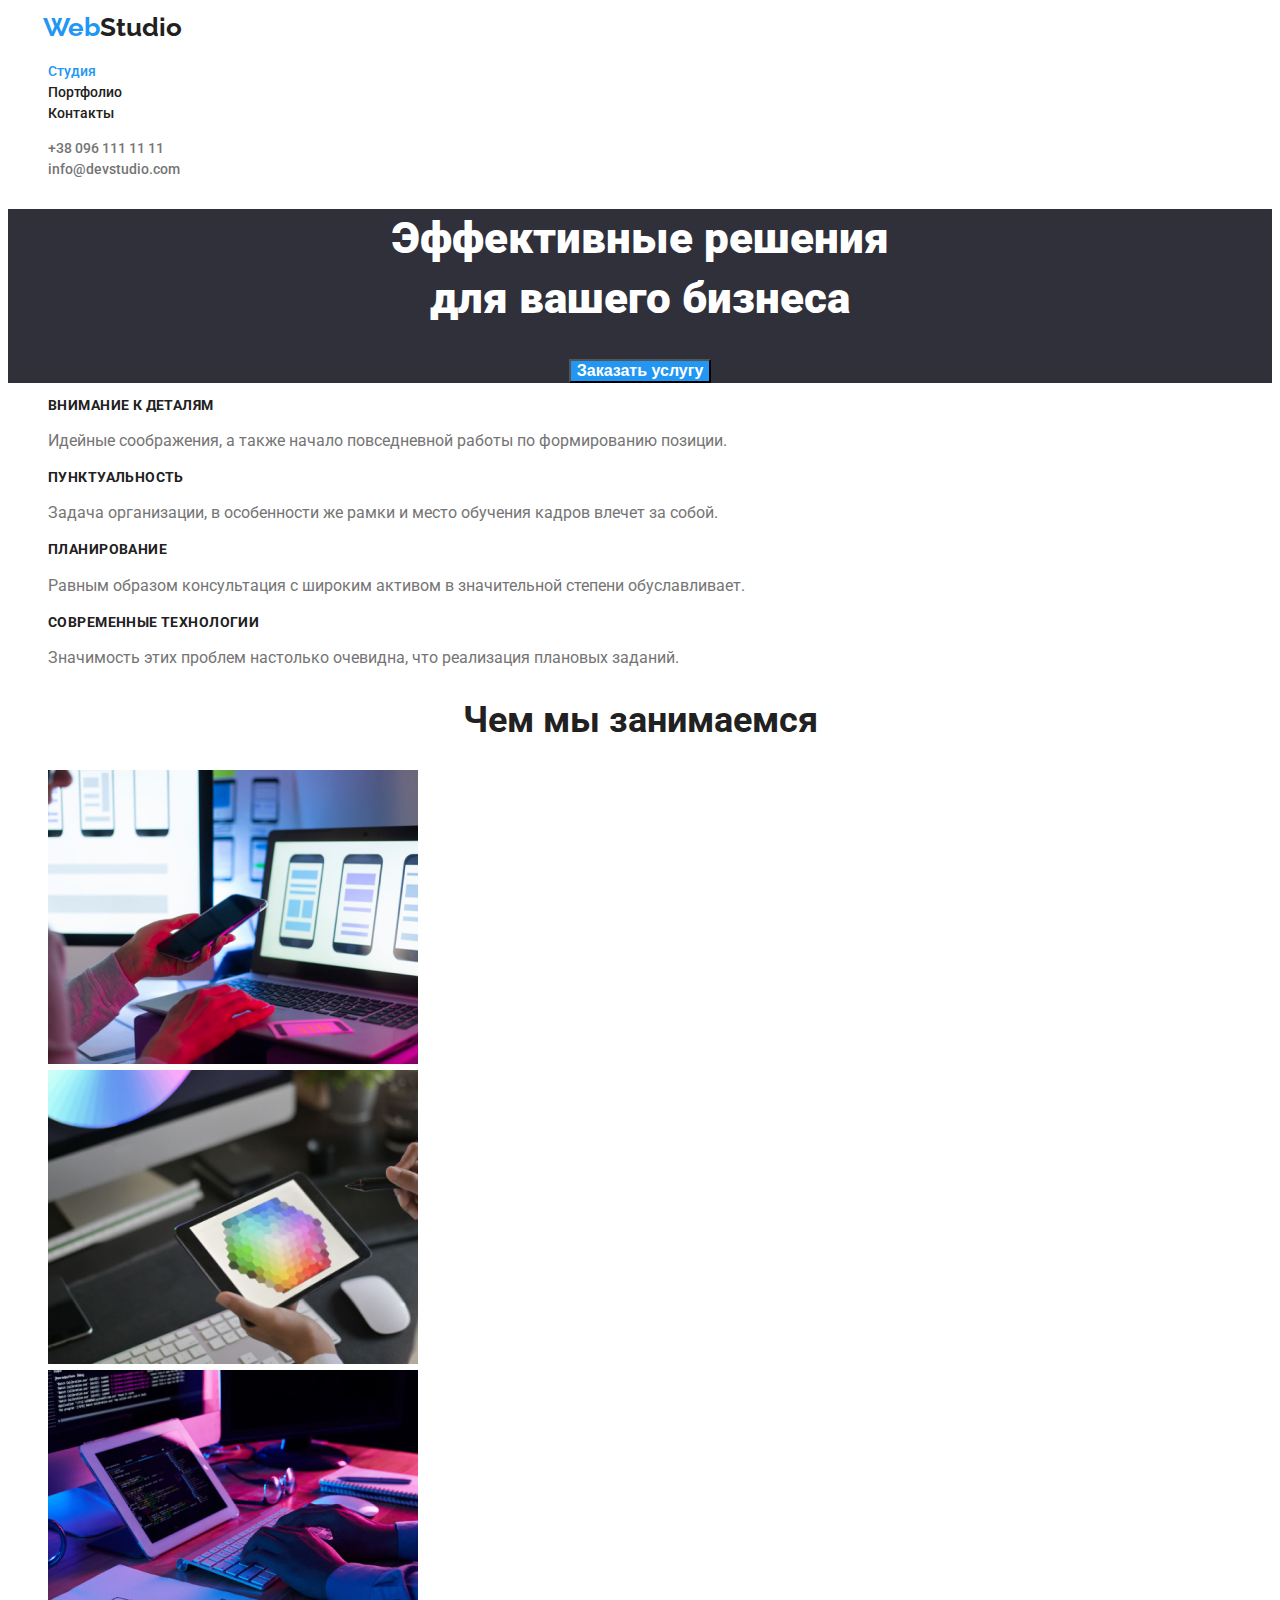
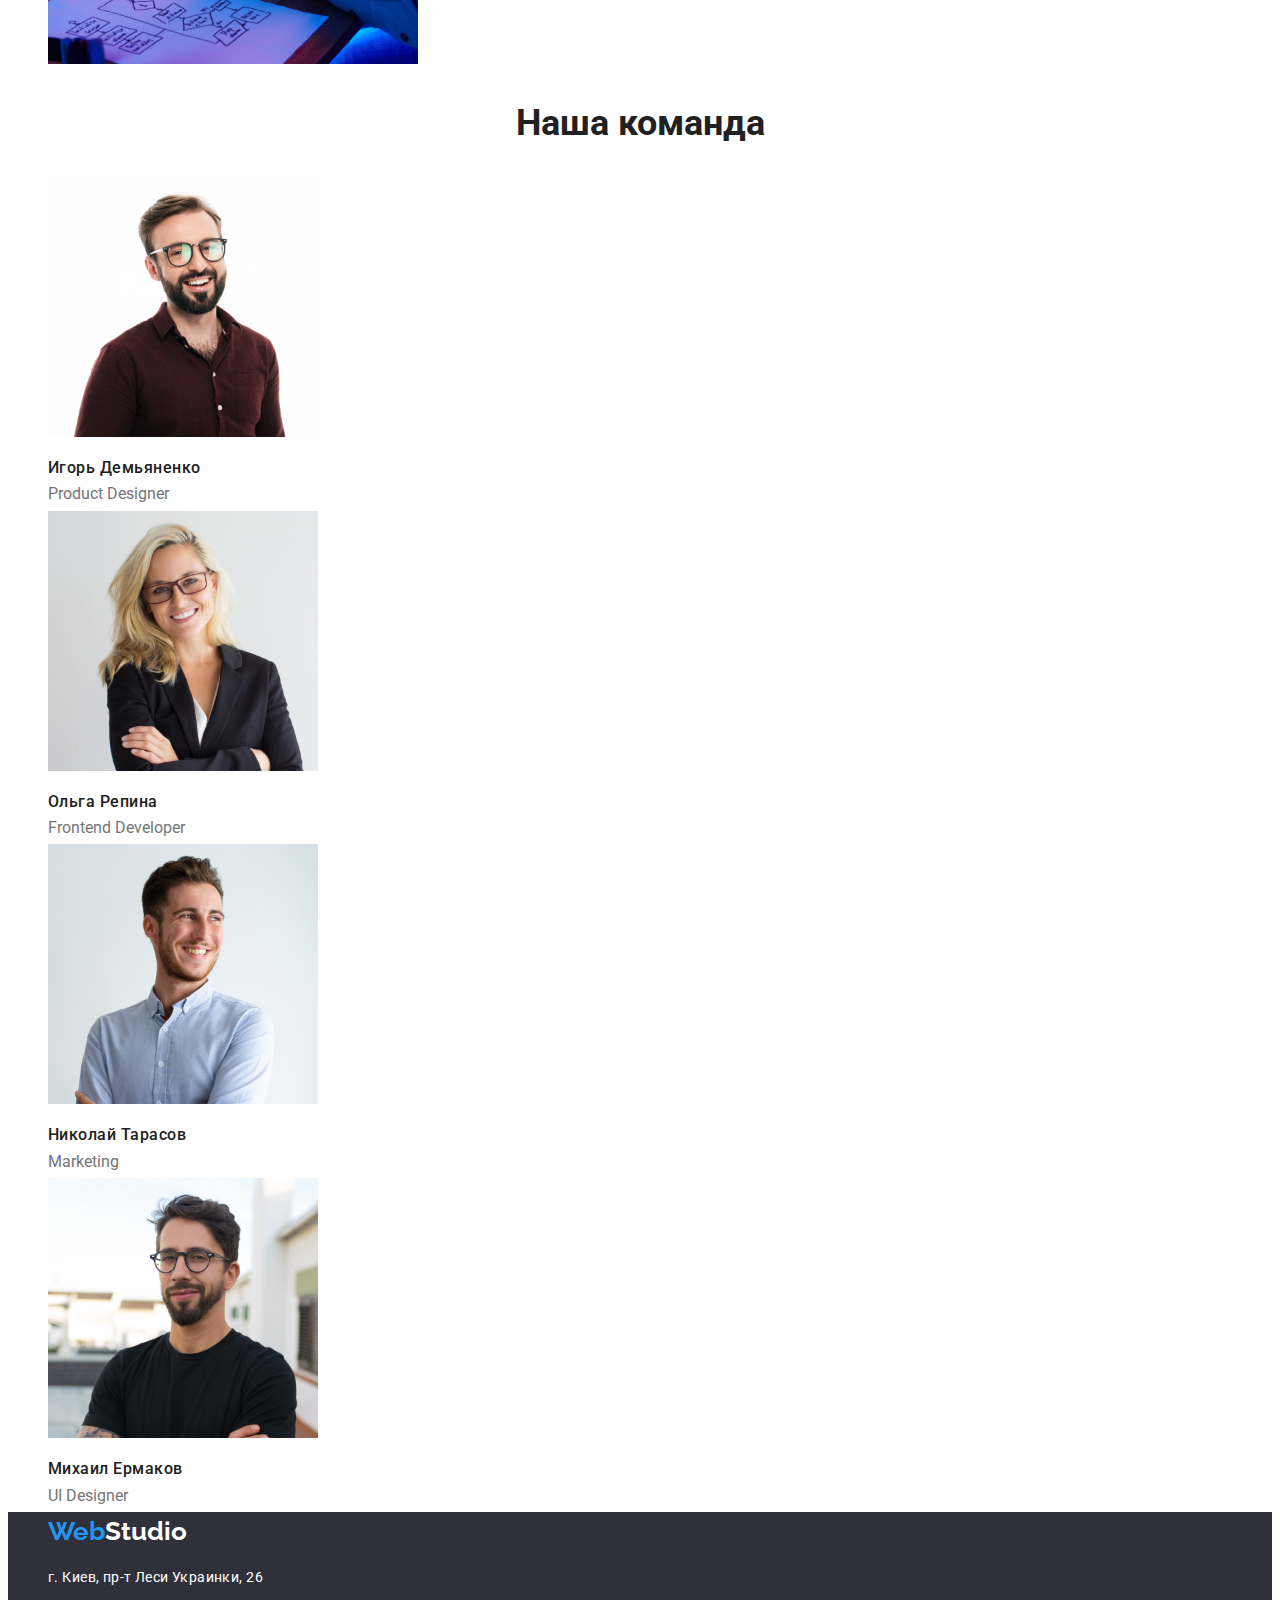
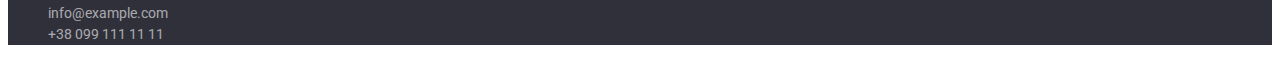
==== index.html @ 00f4ee5a "исправленно" ====
<!DOCTYPE html>
<html lang="ru">

<head>
    <meta charset="UTF-8">
    <meta http-equiv="X-UA-Compatible" content="IE=edge">
    <meta name="viewport" content="width=device-width, initial-scale=1.0">
    <title>Студия</title>
    <link href="css/style.css" rel="stylesheet">
    <link
        href="https://fonts.googleapis.com/css2?family=Raleway:wght@700&family=Roboto:wght@400;500;700;900&display=swap"
        rel="stylesheet">
</head>

<body>
    <!--шапка сайта-->
    <header class="header">
        <nav class="header-navigatsiya">
            <a href="index.html" class="emblema"><span class="web">Web</span>Studio</a>
            <ul class="list">
                <li><a href="index.html" class="link1">Студия</a></li>
                <li><a href="portfolio.html" class="link">Портфолио</a></li>
                <li><a href="" class="link">Контакты</a></li>
            </ul>
        </nav>
        <ul class="list">
            <li><a href="tel:+380961111111" class="contacts">+38 096 111 11 11</a></li>
            <li><a href="mailto:info@devstudio.com" class="contacts">info@devstudio.com</a></li>
        </ul>

    </header>
    <main>
        <!--hero-->
        <section class="hero">
            <h1 class="hero-text">Эффективные решения <br>для вашего бизнеса</h1>
            <button type="button" class="hero-button">Заказать услугу</button>
        </section>
        <section>
            <ul class="list">
                <li>
                    <h3 class="heading">Внимание к деталям</h3>
                    <p class="paragraph">Идейные соображения, а также начало повседневной работы по формированию
                        позиции.</p>
                </li>
                <li>
                    <h3 class="heading">Пунктуальность</h3>
                    <p class="paragraph">Задача организации, в особенности же рамки и место обучения кадров влечет за
                        собой.</p>
                </li>
                <li>
                    <h3 class="heading">Планирование</h3>
                    <p class="paragraph">Равным образом консультация с широким активом в значительной степени
                        обуславливает.</p>
                </li>
                <li>
                    <h3 class="heading">Современные технологии</h3>
                    <p class="paragraph">Значимость этих проблем настолько очевидна, что реализация плановых заданий.
                    </p>
                </li>
            </ul>
        </section>
        <!--чем мы занимаемся-->
        <section>
            <h2 class="Benefits">Чем мы занимаемся</h2>
            <ul class="list">
                <li><img src="images/box2.jpg" alt="подбор для всех девайсов" width="370"></li>
                <li><img src='images/box3.jpg' alt="подбор цветов" width="370"></li>
                <li><img src='images/img.jpg' alt="разработка сайтов" width="370"></li>
            </ul>
        </section>
        <section>
            <h2 class="team">Наша команда</h2>
            <ul class="list">
                <li><img src="images/1.jpg" alt="Игорь Демьяненко" width="270">
                    <h3 class="our-team">Игорь Демьяненко</h3>
                    <p class="position">Product Designer</p>
                </li>
                <li><img src="images/4.jpg" alt="Ольга Репина" width="270">
                    <h3 class="our-team">Ольга Репина</h3>
                    <p class="position">Frontend Developer</p>
                </li>
                <li><img src="images/3.jpg" alt="Николай Tарасов" width="270">
                    <h3 class="our-team">Николай Тарасов</h3>
                    <p class="position">Marketing</p>
                </li>
                <li><img src="images/2.jpg" alt="Михаил Ермаков" width="270">
                    <h3 class="our-team">Михаил Ермаков</h3>
                    <p class="position">UI Designer</p>
                </li>
            </ul>
        </section>
    </main>
    <!--подвал-->
    <footer class="basment">
        <a href="index.html" class="emblema-basment"><span class="web-basment">Web</span>Studio</a>
        <address class="letter">
            <ul class="list-basment">
                <li>
                    <p class="street">г. Киев, пр-т Леси Украинки, 26</p>
                </li>
                <li><a href="mailto:info@example.com" class="contacts-basment">info@example.com</a></li>
                <li><a href="tel:+380991111111" class="contacts-basment">+38 099 111 11 11</a></li>
            </ul>
        </address>
    </footer>
</body>

</html>
---- css/style.css ----
:root
{
    --maincolor: rgba(33,33,33);
    --bluecolor: rgba(33, 150, 243, 1);
    --silvercolor: rgba(117, 117, 117);
    --rockcolor: rgb(47, 48, 58);
    --whitecolor: rgba(245,244,250);
    --whitetext: rgba(255, 255, 255, 1);
    --whitesix: rgba(255, 255, 255, 0.6)
}
body
{
    font-family: 'Roboto', sans-serif;
    color: var(--maincolor);
    font-size: 14px;
    line-height:1.5;
    font-weight: 500;
}
.link
{
    color:var(--maincolor);
    text-decoration: none;
}

.link:hover,.link:focus
{
 color: var(--bluecolor);
}
.link1,.link1:focus
{
    color: var(--bluecolor);
 text-decoration: none;
}
.list
{
    list-style-type: none;
}
.list-basment
{
    list-style-type: none;
}
.hero-text
{
    color: var(--whitetext);
    font-size: 44px;
    line-height: 1.36;
    font-weight: 900;
}
.hero
{
    background-color: var(--rockcolor);
    text-align: center;
}
.hero-button
{
    background-color: var(--bluecolor);
    color: var(--whitetext);
    font-size: 16px;
    cursor:pointer;
    font-weight: 700;
}
.Benefits
{
    text-align: center;
    font-size: 36px;
    font-weight: 700;
    line-height: 1.12;
}
.team
{
    text-align: center;
    font-size: 36px;
    font-weight: 700;
    line-height: 1.3;
}

.menu-button
{
    line-height:1.625;
    cursor:pointer;
    background-color: var(--whitecolor);
    border: 0cm; 
    border-radius:4px;
    font-family: 'Roboto', sans-serif;
    font-weight: 500;
    font-size: 16px;
    line-height:1.5;
    height: 38px;
}
.menu-button:hover,.menu-button:focus
{
    cursor:pointer;
    background-color: var(--bluecolor);
    color :var(--whitecolor);
    border: 0cm; 
    
}
.menu
{
    
    text-align: center;
    list-style-type: none;

}   

.button
{
    font-size: 16px;
}
.paragraph
{
    line-height:1.7;
}
.portfolio
{
    line-height: 2;
}
.emblema
{
    font-weight: 700;
    font-family: 'Raleway';
    text-decoration: none;
    color:var(--maincolor);
    font-size: 26px;
    margin-left: 35px;
}
.emblema:hover
{
    color:var(--maincolor);
}
.web,.web-basment
{
    color:var(--bluecolor);
}

.contacts
{
    color: var(--silvercolor);
    text-decoration: none;
}
.basment
{
    background-color: 	var(--rockcolor);
}
.heading
{
    font-weight: 700;
    font-size: 14px;
    text-transform: uppercase;
    letter-spacing: 0.03em;
    line-height: 1.17;
}
.paragraph
{
    font-weight: 400;
    color:var(--silvercolor);
    font-size: 16px;
    line-height: 24px;
}
.adress
{
    color: var(--whitecolor);

}
.contacts:hover,.contacts:focus
{
    color: var(--bluecolor);
}
.contacts-basment:hover,.contacts-basment:focus
{
    color:var(--bluecolor);
}
.contacts-basment
{
    color: var(--whitesix);
    text-decoration: none;
    font-style: normal;
    font-weight: 400;
}
.emblema-basment
{
    font-weight: bold;
    font-family: 'Raleway';
    text-decoration: none;
    color:var(--whitetext);
    font-size: 26px;
    margin-left:40px;
}
.emblema-basment:hover
{
    color:var(--whitetext);
}

.our-team
{

    font-weight: 500;
    font-size: 16px;
    letter-spacing: 0.03em;
    line-height: 1.17;
}
.letter
{
    font-style: normal;
}
.projects
{
    font-weight: 700;
    font-size: 18px;
    letter-spacing: 0.03em;
    line-height: 1.17;
}
.street
{
    color: var(--whitetext);
    font-size: 14px;
    line-height: 24px;
    letter-spacing: 0.03em;
    font-weight: 400;
}
.position
{
    font-weight: 400;
    color:var(--silvercolor);
    font-size: 16px;
    line-height: 1.17px;
}
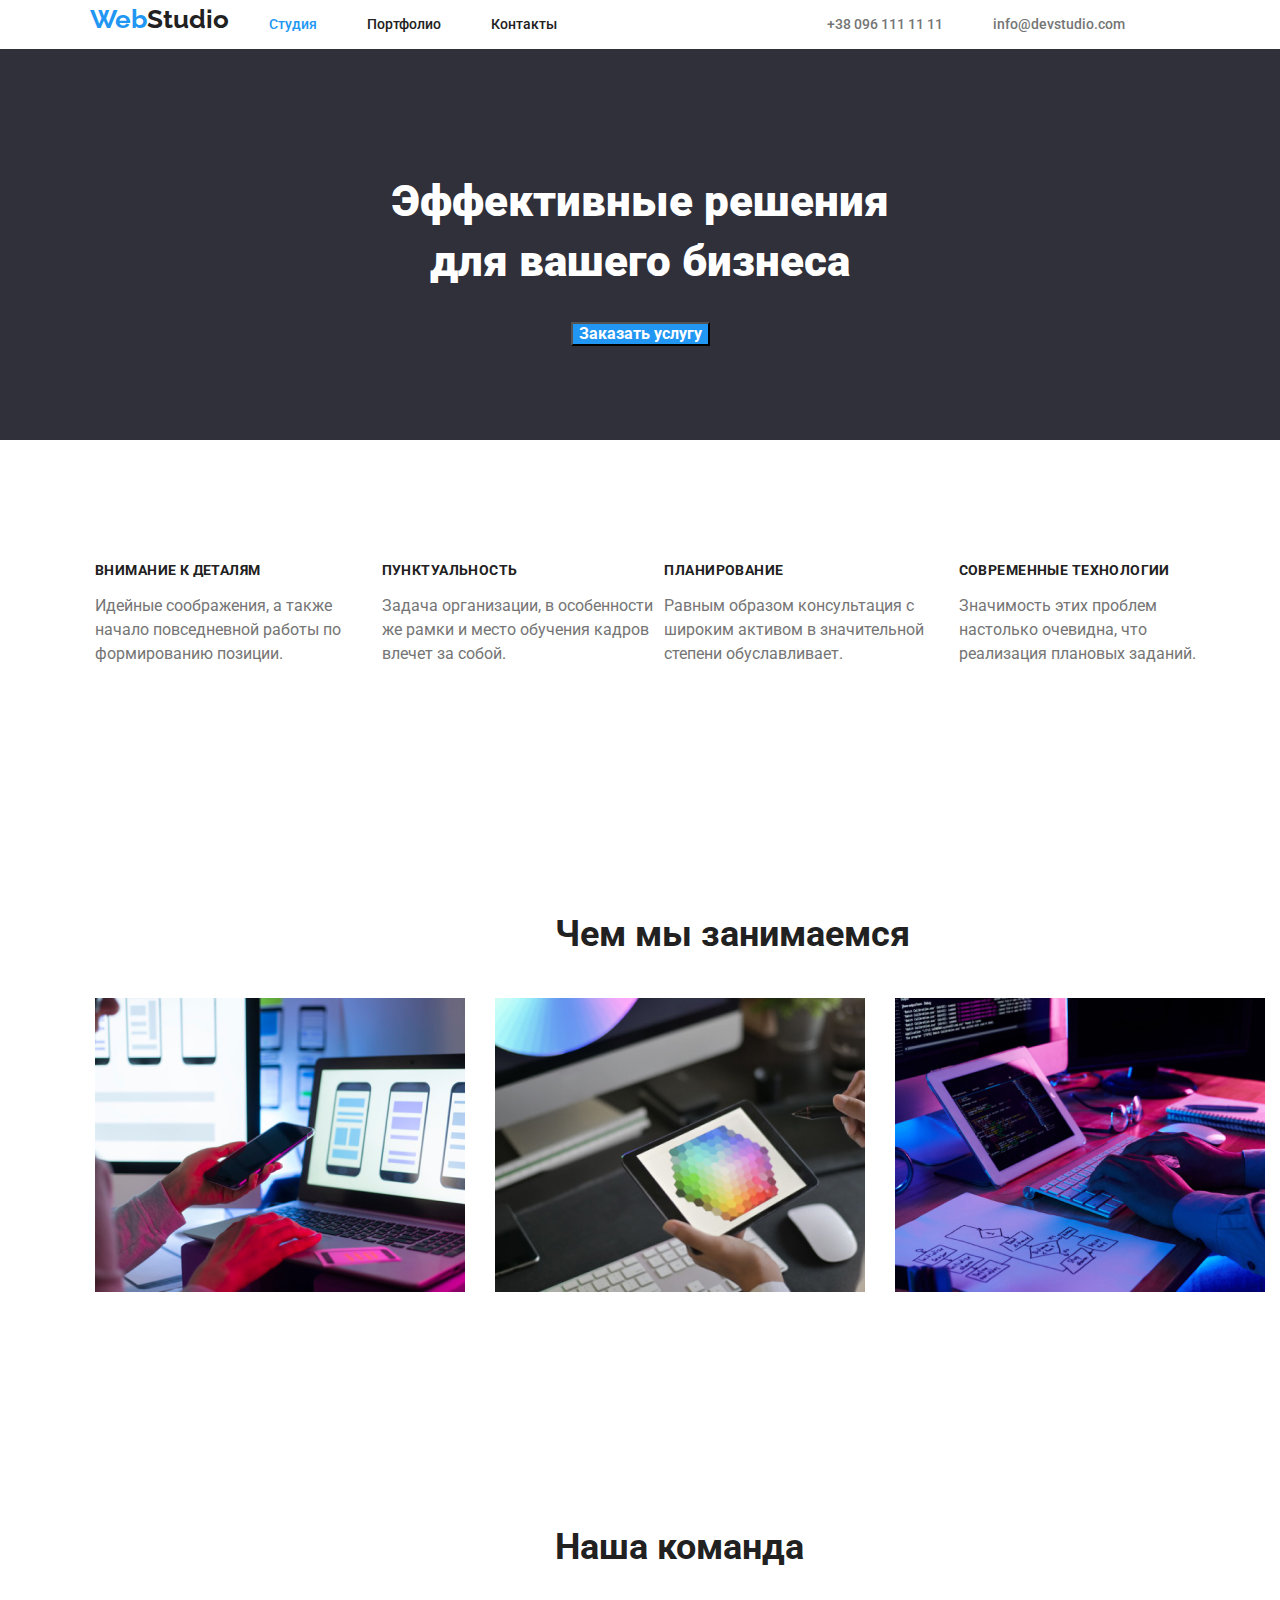
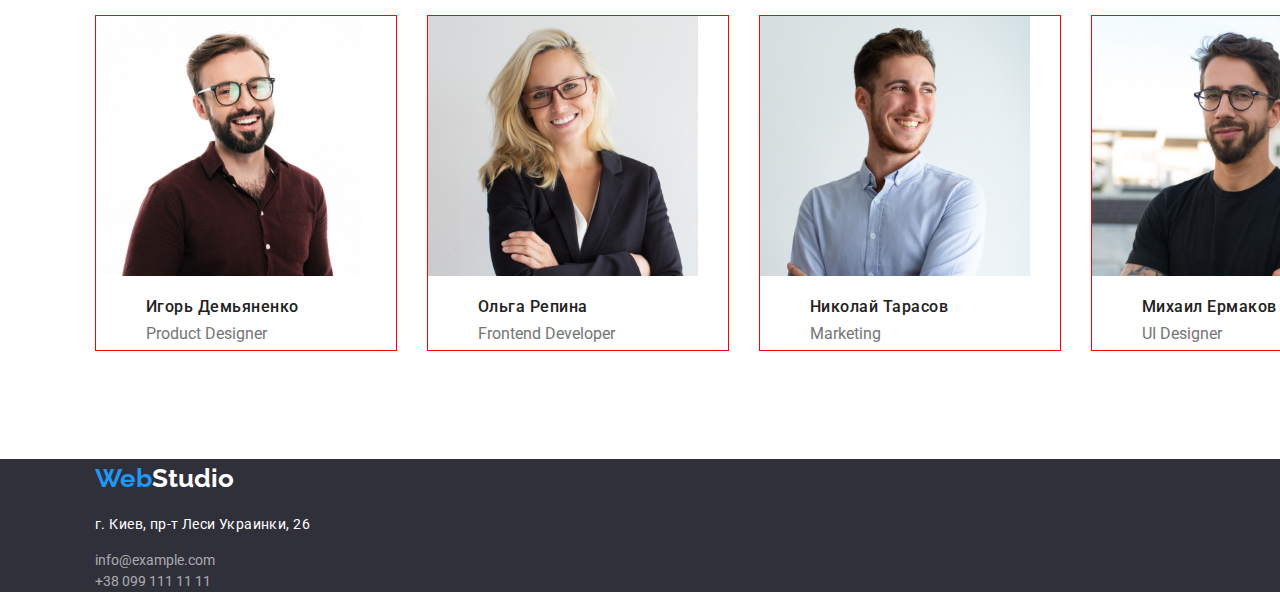
==== commit 26a26247: "добавлен флекс" ====
--- a/index.html
+++ b/index.html
@@ -1,108 +1,163 @@
 <!DOCTYPE html>
 <html lang="ru">
+  <head>
+    <meta charset="UTF-8" />
+    <meta http-equiv="X-UA-Compatible" content="IE=edge" />
+    <meta name="viewport" content="width=device-width, initial-scale=1.0" />
+    <title>Студия</title>
 
-<head>
-    <meta charset="UTF-8">
-    <meta http-equiv="X-UA-Compatible" content="IE=edge">
-    <meta name="viewport" content="width=device-width, initial-scale=1.0">
-    <title>Студия</title>
-    <link href="css/style.css" rel="stylesheet">
     <link
-        href="https://fonts.googleapis.com/css2?family=Raleway:wght@700&family=Roboto:wght@400;500;700;900&display=swap"
-        rel="stylesheet">
-</head>
+      href="https://fonts.googleapis.com/css2?family=Raleway:wght@700&family=Roboto:wght@400;500;700;900&display=swap"
+      rel="stylesheet"
+    />
+    <link href="./css/modern-normalize.css" rel="stylesheet" />
+    <link href="css/style.css" rel="stylesheet" />
+  </head>
 
-<body>
+  <body>
     <!--шапка сайта-->
+
     <header class="header">
-        <nav class="header-navigatsiya">
-            <a href="index.html" class="emblema"><span class="web">Web</span>Studio</a>
-            <ul class="list">
-                <li><a href="index.html" class="link1">Студия</a></li>
-                <li><a href="portfolio.html" class="link">Портфолио</a></li>
-                <li><a href="" class="link">Контакты</a></li>
-            </ul>
+      <div class="container container-flex">
+        <nav class="header-navigation">
+          <a href="index.html" class="emblema"
+            ><span class="web">Web</span>Studio</a
+          >
+          <ul class="list">
+            <li><a href="index.html" class="link1">Студия</a></li>
+            <li><a href="portfolio.html" class="link">Портфолио</a></li>
+            <li><a href="" class="link">Контакты</a></li>
+          </ul>
         </nav>
-        <ul class="list">
-            <li><a href="tel:+380961111111" class="contacts">+38 096 111 11 11</a></li>
-            <li><a href="mailto:info@devstudio.com" class="contacts">info@devstudio.com</a></li>
+        <ul class="list-contacts">
+          <li>
+            <a href="tel:+380961111111" class="contacts">+38 096 111 11 11</a>
+          </li>
+          <li>
+            <a href="mailto:info@devstudio.com" class="contacts"
+              >info@devstudio.com</a
+            >
+          </li>
         </ul>
-
+      </div>
     </header>
     <main>
-        <!--hero-->
-        <section class="hero">
-            <h1 class="hero-text">Эффективные решения <br>для вашего бизнеса</h1>
-            <button type="button" class="hero-button">Заказать услугу</button>
-        </section>
-        <section>
-            <ul class="list">
-                <li>
-                    <h3 class="heading">Внимание к деталям</h3>
-                    <p class="paragraph">Идейные соображения, а также начало повседневной работы по формированию
-                        позиции.</p>
-                </li>
-                <li>
-                    <h3 class="heading">Пунктуальность</h3>
-                    <p class="paragraph">Задача организации, в особенности же рамки и место обучения кадров влечет за
-                        собой.</p>
-                </li>
-                <li>
-                    <h3 class="heading">Планирование</h3>
-                    <p class="paragraph">Равным образом консультация с широким активом в значительной степени
-                        обуславливает.</p>
-                </li>
-                <li>
-                    <h3 class="heading">Современные технологии</h3>
-                    <p class="paragraph">Значимость этих проблем настолько очевидна, что реализация плановых заданий.
-                    </p>
-                </li>
-            </ul>
-        </section>
-        <!--чем мы занимаемся-->
-        <section>
-            <h2 class="Benefits">Чем мы занимаемся</h2>
-            <ul class="list">
-                <li><img src="images/box2.jpg" alt="подбор для всех девайсов" width="370"></li>
-                <li><img src='images/box3.jpg' alt="подбор цветов" width="370"></li>
-                <li><img src='images/img.jpg' alt="разработка сайтов" width="370"></li>
-            </ul>
-        </section>
-        <section>
-            <h2 class="team">Наша команда</h2>
-            <ul class="list">
-                <li><img src="images/1.jpg" alt="Игорь Демьяненко" width="270">
-                    <h3 class="our-team">Игорь Демьяненко</h3>
-                    <p class="position">Product Designer</p>
-                </li>
-                <li><img src="images/4.jpg" alt="Ольга Репина" width="270">
-                    <h3 class="our-team">Ольга Репина</h3>
-                    <p class="position">Frontend Developer</p>
-                </li>
-                <li><img src="images/3.jpg" alt="Николай Tарасов" width="270">
-                    <h3 class="our-team">Николай Тарасов</h3>
-                    <p class="position">Marketing</p>
-                </li>
-                <li><img src="images/2.jpg" alt="Михаил Ермаков" width="270">
-                    <h3 class="our-team">Михаил Ермаков</h3>
-                    <p class="position">UI Designer</p>
-                </li>
-            </ul>
-        </section>
+      <!--hero-->
+      <section class="hero section">
+        <div class="container container-flex-hero">
+          <h1 class="hero-text">
+            Эффективные решения <br />для вашего бизнеса
+          </h1>
+          <button type="button" class="hero-button">Заказать услугу</button>
+        </div>
+      </section>
+      <section class="section">
+        <div class="container">
+        <ul class="listedge">
+          <li class="listedge-list">
+            <h3 class="listedge-heading">Внимание к деталям</h3>
+            <p class="listedge-paragraph">
+              Идейные соображения, а также начало повседневной работы по
+              формированию позиции.
+            </p>
+          </li>
+          <li class="listedge-list" >
+            <h3 class="listedge-heading">Пунктуальность</h3>
+            <p class="listedge-paragraph">
+              Задача организации, в особенности же рамки и место обучения кадров
+              влечет за собой.
+            </p>
+          </li>
+          <li class="listedge-list">
+            <h3 class="listedge-heading">Планирование</h3>
+            <p class="listedge-paragraph">
+              Равным образом консультация с широким активом в значительной
+              степени обуславливает.
+            </p>
+          </li>
+          <li class="listedge-list">
+            <h3 class="listedge-heading">Современные технологии</h3>
+            <p class="listedge-paragraph">
+              Значимость этих проблем настолько очевидна, что реализация
+              плановых заданий.
+            </p>
+          </li>
+        </ul>
+        </div>
+      </section>
+      <!--чем мы занимаемся-->
+      <section class="section">
+        <div class="container container-benefits">
+          <h2 class="benefits">Чем мы занимаемся</h2>
+          <ul class="listbenefits">
+            <li class="listofbebefits">
+              <img
+                src="images/box2.jpg"
+                alt="подбор для всех девайсов"
+                width="370"
+              />
+            </li>
+            <li class="listofbebefits">
+              <img src="images/box3.jpg" alt="подбор цветов" width="370" />
+            </li>
+            <li class="listofbebefits">
+              <img src="images/img.jpg" alt="разработка сайтов" width="370" />
+            </li>
+          </ul>
+        </div>
+      </section>
+      <section class="section team">
+        <div class="container container-flex">
+          <h2 class="team-heading">Наша команда</h2>
+          <ul class="list-team">
+            <li class="list-of-team">
+              <img src="images/1.jpg" alt="Игорь Демьяненко" width="270" />
+              <h3 class="our-team">Игорь Демьяненко</h3>
+              <p class="position">Product Designer</p>
+            </li>
+            <li class="list-of-team">
+              <img src="images/4.jpg" alt="Ольга Репина" width="270" />
+              <h3 class="our-team">Ольга Репина</h3>
+              <p class="position">Frontend Developer</p>
+            </li>
+            <li class="list-of-team">
+              <img src="images/3.jpg" alt="Николай Tарасов" width="270" />
+              <h3 class="our-team">Николай Тарасов</h3>
+              <p class="position">Marketing</p>
+            </li>
+            <li class="list-of-team">
+              <img src="images/2.jpg" alt="Михаил Ермаков" width="270" />
+              <h3 class="our-team">Михаил Ермаков</h3>
+              <p class="position">UI Designer</p>
+            </li>
+          </ul>
+        </div>
+      </section>
     </main>
     <!--подвал-->
     <footer class="basment">
-        <a href="index.html" class="emblema-basment"><span class="web-basment">Web</span>Studio</a>
+      <div class="container">
+        <a href="index.html" class="emblema-basment"
+          ><span class="web-basment">Web</span>Studio</a
+        >
         <address class="letter">
-            <ul class="list-basment">
-                <li>
-                    <p class="street">г. Киев, пр-т Леси Украинки, 26</p>
-                </li>
-                <li><a href="mailto:info@example.com" class="contacts-basment">info@example.com</a></li>
-                <li><a href="tel:+380991111111" class="contacts-basment">+38 099 111 11 11</a></li>
-            </ul>
+          <ul class="list-basment">
+            <li>
+              <p class="street">г. Киев, пр-т Леси Украинки, 26</p>
+            </li>
+            <li>
+              <a href="mailto:info@example.com" class="contacts-basment"
+                >info@example.com</a
+              >
+            </li>
+            <li>
+              <a href="tel:+380991111111" class="contacts-basment"
+                >+38 099 111 11 11</a
+              >
+            </li>
+          </ul>
         </address>
+      </div>
     </footer>
-</body>
-
-</html>+  </body>
+</html>
--- a/css/style.css
+++ b/css/style.css
@@ -1,12 +1,14 @@
 :root
 {
-    --maincolor: rgba(33,33,33);
+    --maincolor: rgb(33, 33, 33);
     --bluecolor: rgba(33, 150, 243, 1);
     --silvercolor: rgba(117, 117, 117);
     --rockcolor: rgb(47, 48, 58);
     --whitecolor: rgba(245,244,250);
     --whitetext: rgba(255, 255, 255, 1);
-    --whitesix: rgba(255, 255, 255, 0.6)
+    --whitesix: rgba(255, 255, 255, 0.6);
+    --colorofborders:rgba(238, 238, 238, 1);
+    --colorofborderteam:#FFFFFF;
 }
 body
 {
@@ -31,7 +33,7 @@
     color: var(--bluecolor);
  text-decoration: none;
 }
-.list
+.list,.list-contacts,.listbenefits,.list-team,.listedge,.listprojects
 {
     list-style-type: none;
 }
@@ -59,14 +61,14 @@
     cursor:pointer;
     font-weight: 700;
 }
-.Benefits
+.benefits
 {
     text-align: center;
     font-size: 36px;
     font-weight: 700;
     line-height: 1.12;
 }
-.team
+.team-heading
 {
     text-align: center;
     font-size: 36px;
@@ -81,11 +83,13 @@
     background-color: var(--whitecolor);
     border: 0cm; 
     border-radius:4px;
+
     font-family: 'Roboto', sans-serif;
     font-weight: 500;
     font-size: 16px;
     line-height:1.5;
     height: 38px;
+    align-items: center;
 }
 .menu-button:hover,.menu-button:focus
 {
@@ -97,10 +101,8 @@
 }
 .menu
 {
-    
     text-align: center;
     list-style-type: none;
-
 }   
 
 .button
@@ -137,12 +139,13 @@
 {
     color: var(--silvercolor);
     text-decoration: none;
+    margin-right: 50px;
 }
 .basment
 {
     background-color: 	var(--rockcolor);
 }
-.heading
+.heading,.listedge-heading
 {
     font-weight: 700;
     font-size: 14px;
@@ -150,7 +153,7 @@
     letter-spacing: 0.03em;
     line-height: 1.17;
 }
-.paragraph
+.paragraph,.listedge-paragraph
 {
     font-weight: 400;
     color:var(--silvercolor);
@@ -224,4 +227,144 @@
     color:var(--silvercolor);
     font-size: 16px;
     line-height: 1.17px;
-}+}
+/*flex*/
+.container-flex
+{
+    display: flex;
+    flex-wrap: wrap;
+    justify-content: space-between;
+}
+.container
+{
+    width: 1200px;
+    margin: 0 auto;
+    padding-left: 15px;
+    padding-right: 15px;
+}
+.section
+{
+    padding-top: 94px;
+    padding-bottom: 94px;
+}
+.header
+{
+    display: flex;
+    align-items: center;
+    justify-content: space-between;
+}
+.header-navigation
+{
+    display: flex;
+    width: 700px;
+}
+.list,.list-contacts
+{
+    display: flex;
+    margin-right: 50px;
+}
+.link,.link1
+{
+    margin-right: 50px;
+}
+.list-contacts
+{
+    display: flex;
+}
+
+.listedge,.listbenefits
+{
+    display: flex;
+}
+.listprojects
+{
+    display: flex;
+    flex-wrap: wrap;
+    justify-content: space-around;
+    margin-right: 30px;
+    
+}
+.listprojects>li
+{
+    border-style:solid;
+    border-color: var(--colorofborders);
+    border-width: 1px;
+    margin-top: 30px;   
+}
+.portfolio
+{
+    display: flex;
+    flex-wrap: wrap;
+    margin-bottom: 10%;
+}
+.menu
+{
+    display: flex;
+    justify-content: space-between;
+    padding-left: 30%;
+    
+}
+.menu-button
+{
+    display: flex;
+    margin-left: 8px;
+}
+.menu>li
+{
+    display: flex;
+    padding-right: 8px;
+}
+.container-benefits,.container-team
+{
+    display: flex;
+    flex-wrap: wrap;
+}
+.benefits,.team-heading
+{
+    display: flex;
+    padding-left: 500px;
+}
+.listofbebefits
+{
+    display: flex;
+    padding-right: 30px;
+}
+.list-team>li
+{
+    border-style:solid;
+    border-color: red;
+    border-width: 1px;
+    margin-right: 30px;   
+}
+.list-team
+{
+    display: flex;
+    flex-wrap: nowrap;
+    justify-content: space-between;
+
+}
+
+.list-of-team
+{
+    
+    padding-right: 30px;
+    flex-wrap: wrap;
+    justify-content: space-around;
+    border-style: solid;
+    border-color: red;
+    border-width: 5px;
+
+}
+.our-team,.position
+{
+    display: flex;
+    align-items: center;
+    padding-left: 50px;
+
+}
+
+.projects,.paragraph
+{
+    display: flex;
+    padding-left: 24px;
+}
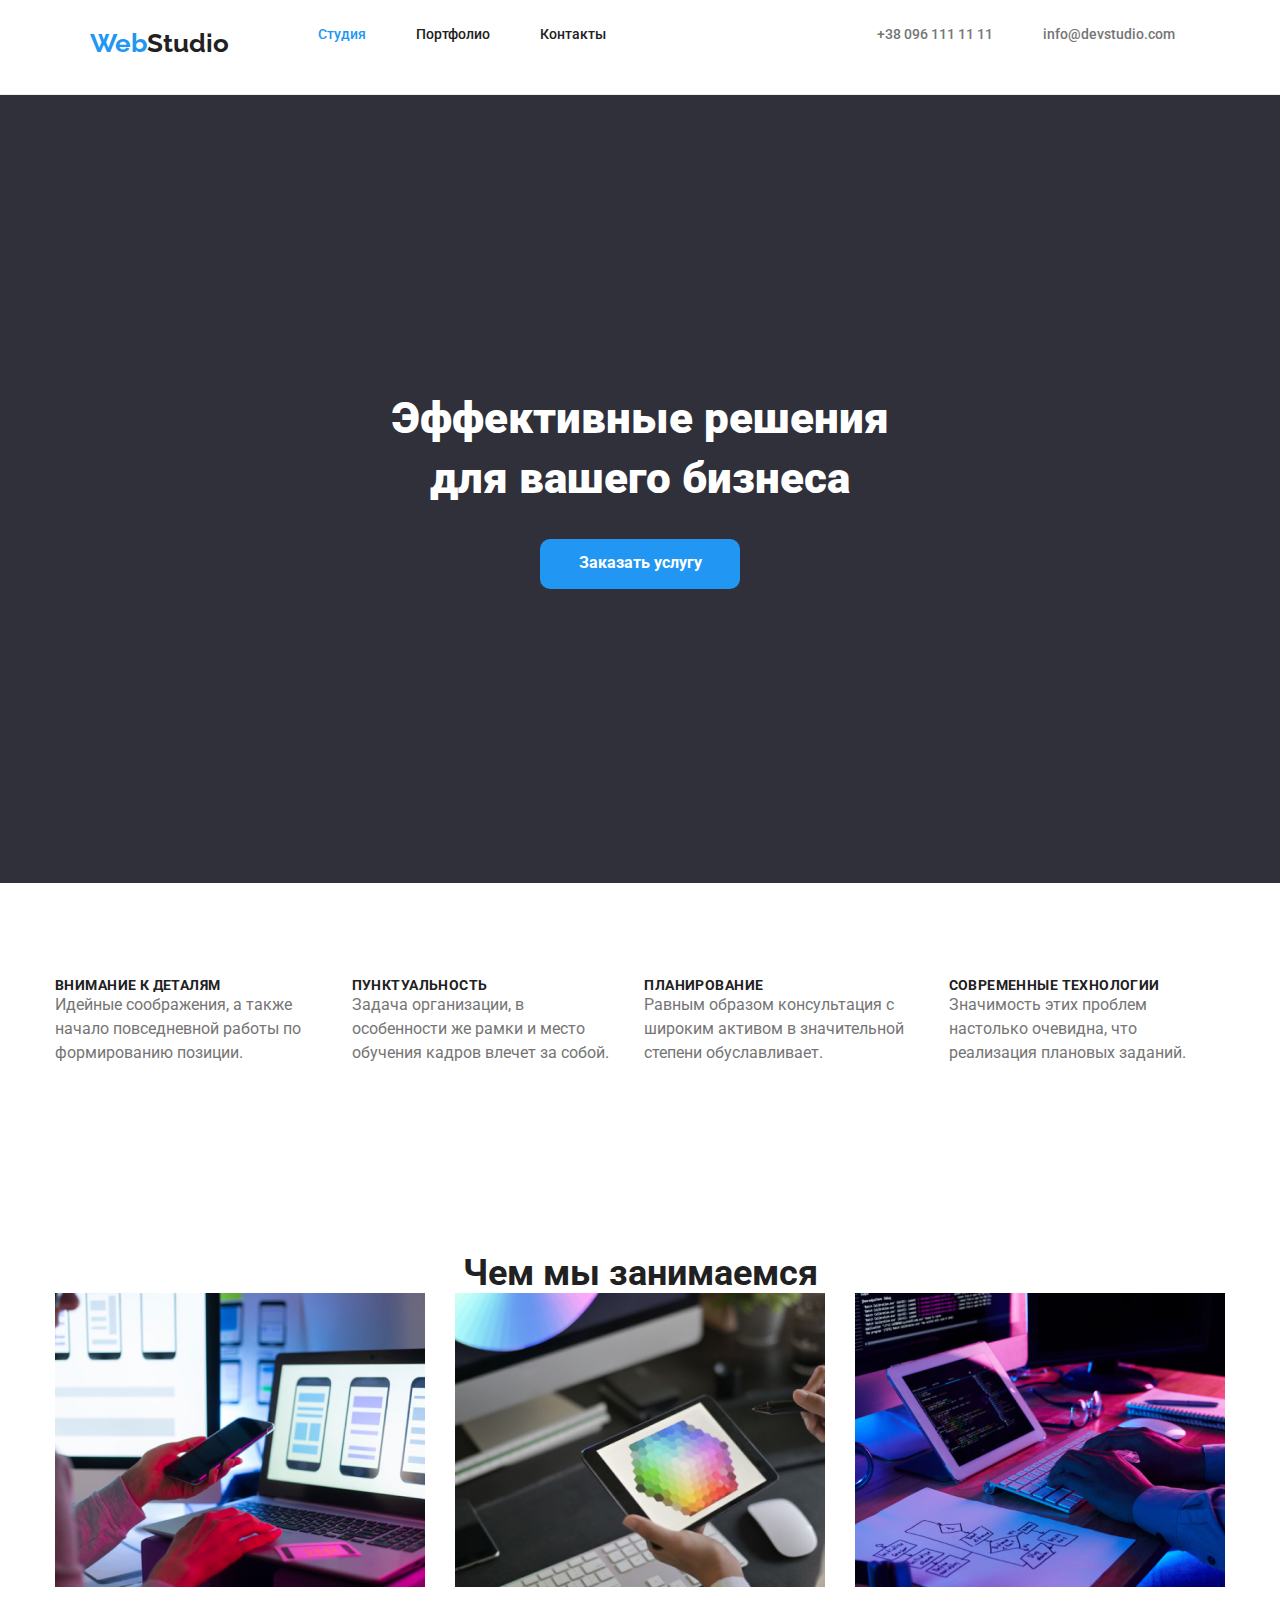
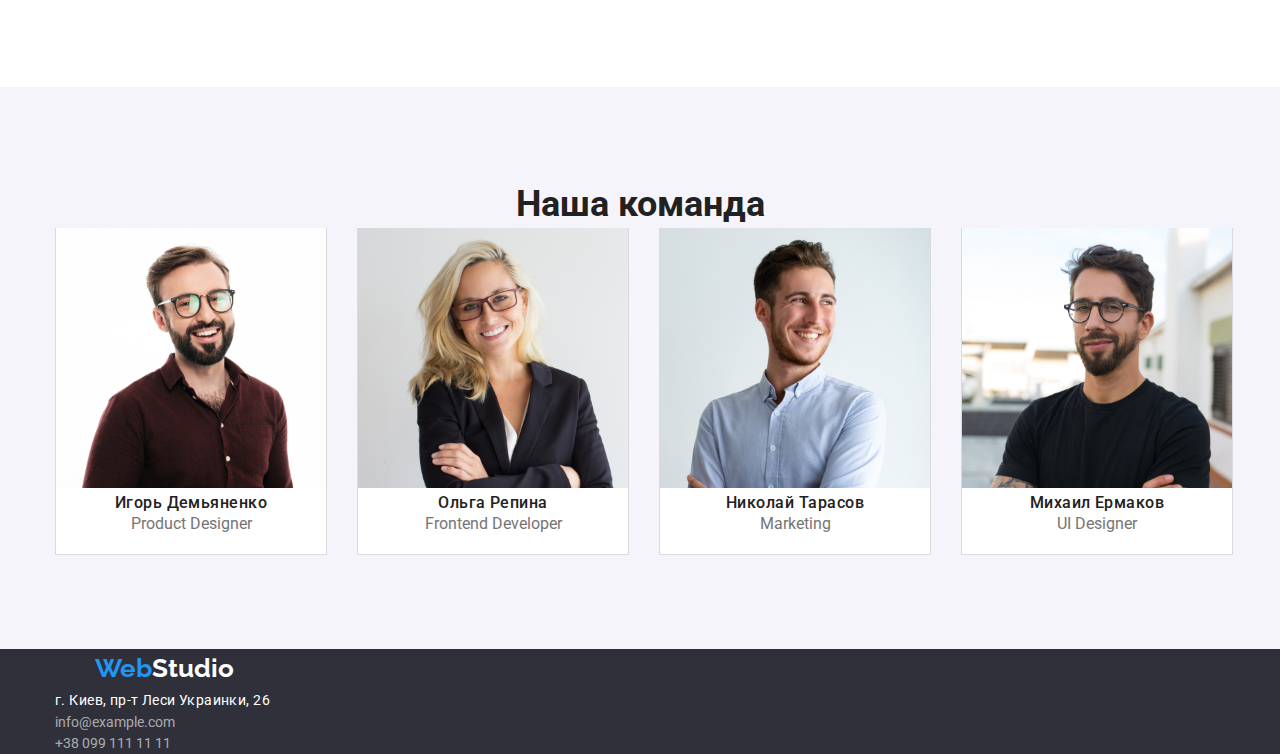
==== commit 7f3ee3b2: "исправил немного код" ====
--- a/index.html
+++ b/index.html
@@ -107,7 +107,7 @@
         </div>
       </section>
       <section class="section team">
-        <div class="container container-flex">
+        <div class="container">
           <h2 class="team-heading">Наша команда</h2>
           <ul class="list-team">
             <li class="list-of-team">
--- a/css/style.css
+++ b/css/style.css
@@ -9,7 +9,11 @@
     --whitesix: rgba(255, 255, 255, 0.6);
     --colorofborders:rgba(238, 238, 238, 1);
     --colorofborderteam:#FFFFFF;
-}
+    --bckgrclteam:rgba(245, 244, 250, 1);
+    --bckgrclteamitem:rgba(255, 255, 255, 1);
+    --headerline:rgba(236, 236, 236, 1);
+}
+
 body
 {
     font-family: 'Roboto', sans-serif;
@@ -18,6 +22,11 @@
     line-height:1.5;
     font-weight: 500;
 }
+h1,h2,h3,h4,p,ul
+{
+    margin: 0;
+    padding:0;
+}
 .link
 {
     color:var(--maincolor);
@@ -47,11 +56,14 @@
     font-size: 44px;
     line-height: 1.36;
     font-weight: 900;
+    padding-top:200px ;
+    padding-bottom: 30px;
 }
 .hero
 {
     background-color: var(--rockcolor);
     text-align: center;
+    
 }
 .hero-button
 {
@@ -60,6 +72,11 @@
     font-size: 16px;
     cursor:pointer;
     font-weight: 700;
+    border: 0cm; 
+    border-radius:10px;
+    width: 200px;
+    height: 50px;
+    margin-bottom: 200px;
 }
 .benefits
 {
@@ -75,15 +92,16 @@
     font-weight: 700;
     line-height: 1.3;
 }
-
+.team{
+    background-color: var(--bckgrclteam);
+}
 .menu-button
 {
     line-height:1.625;
     cursor:pointer;
     background-color: var(--whitecolor);
     border: 0cm; 
-    border-radius:4px;
-
+    border-radius:10px;
     font-family: 'Roboto', sans-serif;
     font-weight: 500;
     font-size: 16px;
@@ -125,6 +143,7 @@
     color:var(--maincolor);
     font-size: 26px;
     margin-left: 35px;
+    margin-right:89px;
 }
 .emblema:hover
 {
@@ -247,18 +266,27 @@
     padding-top: 94px;
     padding-bottom: 94px;
 }
+/*header*/
 .header
 {
-    display: flex;
-    align-items: center;
-    justify-content: space-between;
+    box-sizing: border-box;
+    display: flex;
+    justify-content: baseline;
+    border: 0;
+    border-bottom: 1px;
+    border-style: solid;
+    border-color: var(--headerline);
+    padding-top: 24px;
+    padding-bottom: 31px;
 }
 .header-navigation
 {
     display: flex;
     width: 700px;
 }
-.list,.list-contacts
+
+/*LI*/
+.list
 {
     display: flex;
     margin-right: 50px;
@@ -270,6 +298,7 @@
 .list-contacts
 {
     display: flex;
+    margin-left: auto;
 }
 
 .listedge,.listbenefits
@@ -278,10 +307,9 @@
 }
 .listprojects
 {
+    box-sizing: border-box;
     display: flex;
     flex-wrap: wrap;
-    justify-content: space-around;
-    margin-right: 30px;
     
 }
 .listprojects>li
@@ -289,8 +317,9 @@
     border-style:solid;
     border-color: var(--colorofborders);
     border-width: 1px;
-    margin-top: 30px;   
-}
+    margin-top: 30px;
+}
+/*portfolio*/
 .portfolio
 {
     display: flex;
@@ -300,71 +329,77 @@
 .menu
 {
     display: flex;
-    justify-content: space-between;
-    padding-left: 30%;
-    
+    align-content: center;
+    justify-content: center;
 }
 .menu-button
 {
     display: flex;
     margin-left: 8px;
 }
-.menu>li
-{
-    display: flex;
-    padding-right: 8px;
-}
-.container-benefits,.container-team
+
+/*index*/
+
+.container-team
 {
     display: flex;
     flex-wrap: wrap;
-}
-.benefits,.team-heading
-{
-    display: flex;
-    padding-left: 500px;
+    align-content: center;
+}
+.listedge-paragraph
+{
+    padding-right: 30px;
 }
 .listofbebefits
 {
-    display: flex;
+ 
     padding-right: 30px;
 }
-.list-team>li
-{
-    border-style:solid;
-    border-color: red;
-    border-width: 1px;
-    margin-right: 30px;   
-}
+.listofbebefits:last-child
+{
+    padding-right: 0px;
+}
+
 .list-team
 {
     display: flex;
     flex-wrap: nowrap;
     justify-content: space-between;
-
-}
-
+    padding-left: 0px;
+    
+}
 .list-of-team
 {
     
-    padding-right: 30px;
-    flex-wrap: wrap;
+    margin-right: 30px;
+    flex-wrap: nowrap;
     justify-content: space-around;
     border-style: solid;
-    border-color: red;
-    border-width: 5px;
-
-}
-.our-team,.position
-{
-    display: flex;
+    border-color: rgba(0, 0, 0, 0.14);
+    border-width: 0px 1px 1px;
+    background-color:  var(--bckgrclteamitem);
     align-items: center;
-    padding-left: 50px;
-
-}
-
+}
+.list-of-team:last-child
+{
+    
+    margin-right: 0px;
+    
+}
+.position
+{
+    text-align: center;
+    
+    padding-bottom: 30px;
+}
+.our-team
+{
+    text-align: center;
+
+    padding-bottom: 10px;
+}
 .projects,.paragraph
 {
     display: flex;
     padding-left: 24px;
-}
+}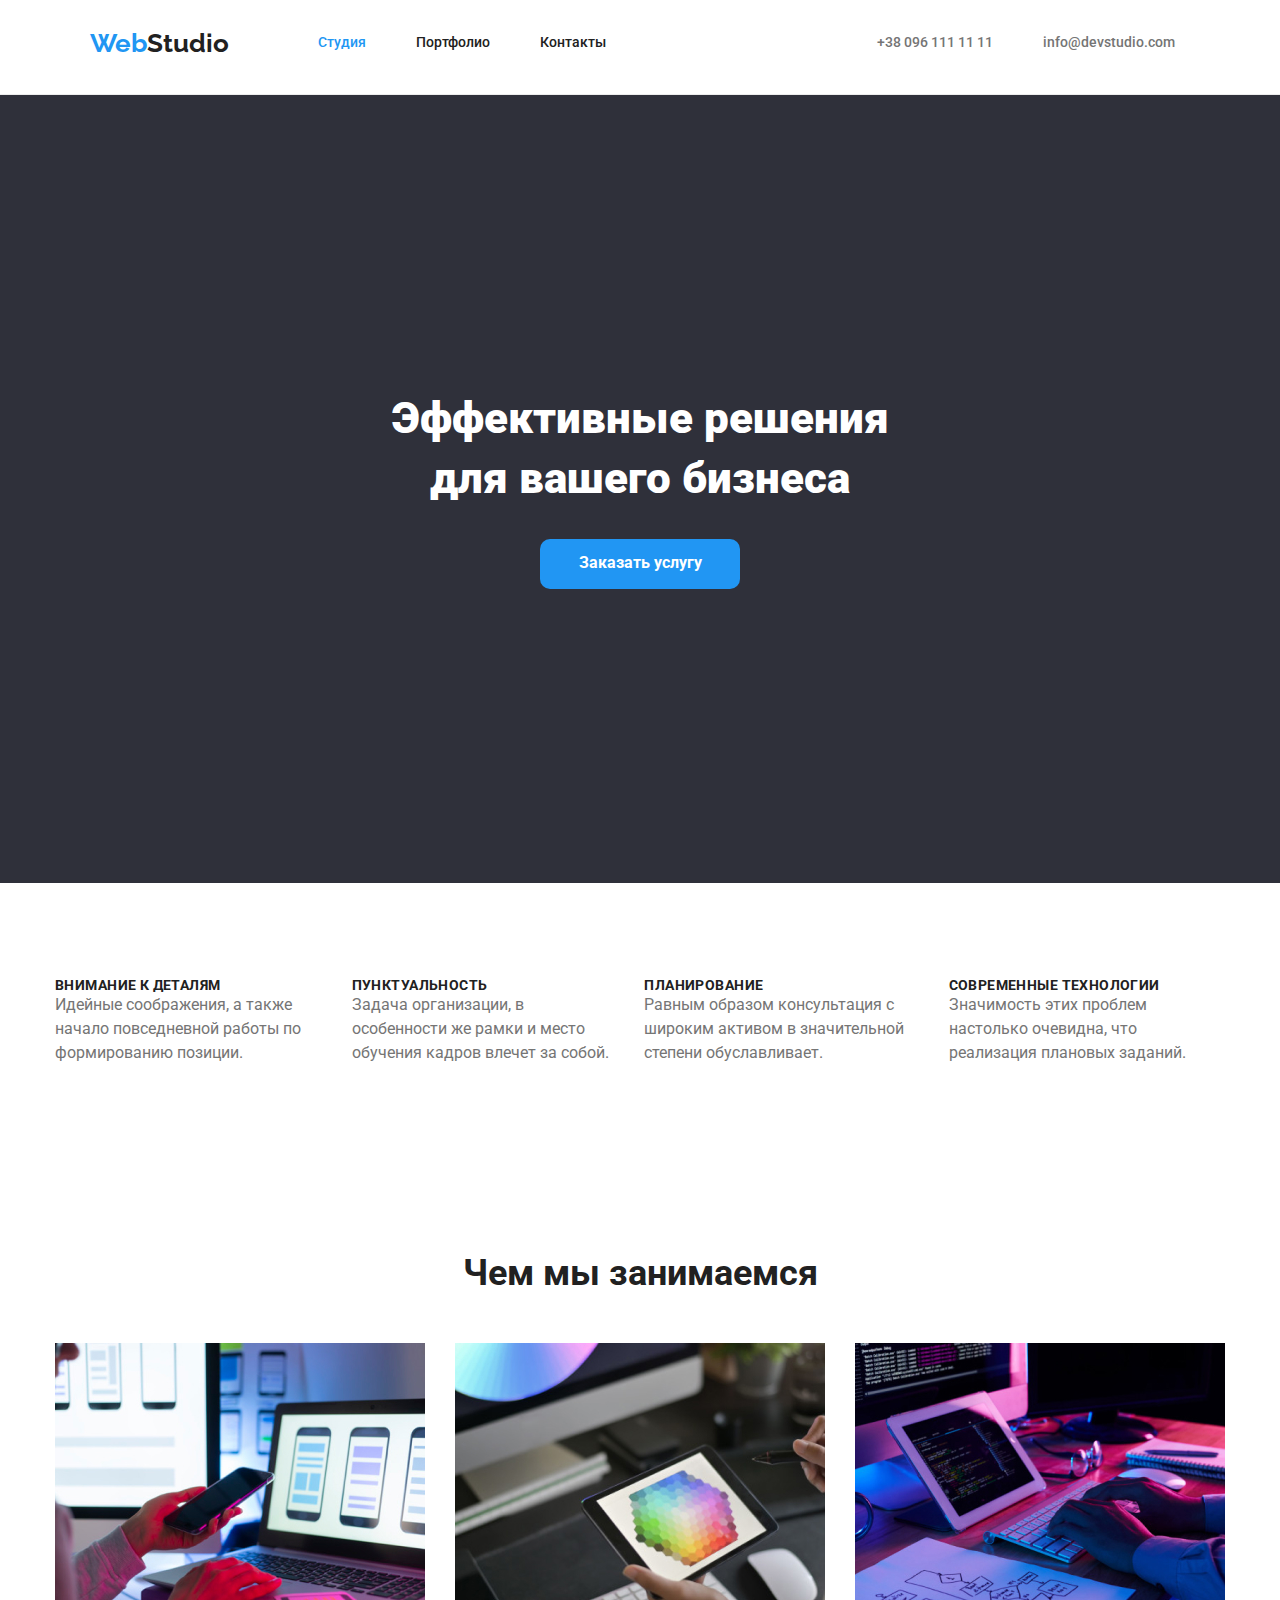
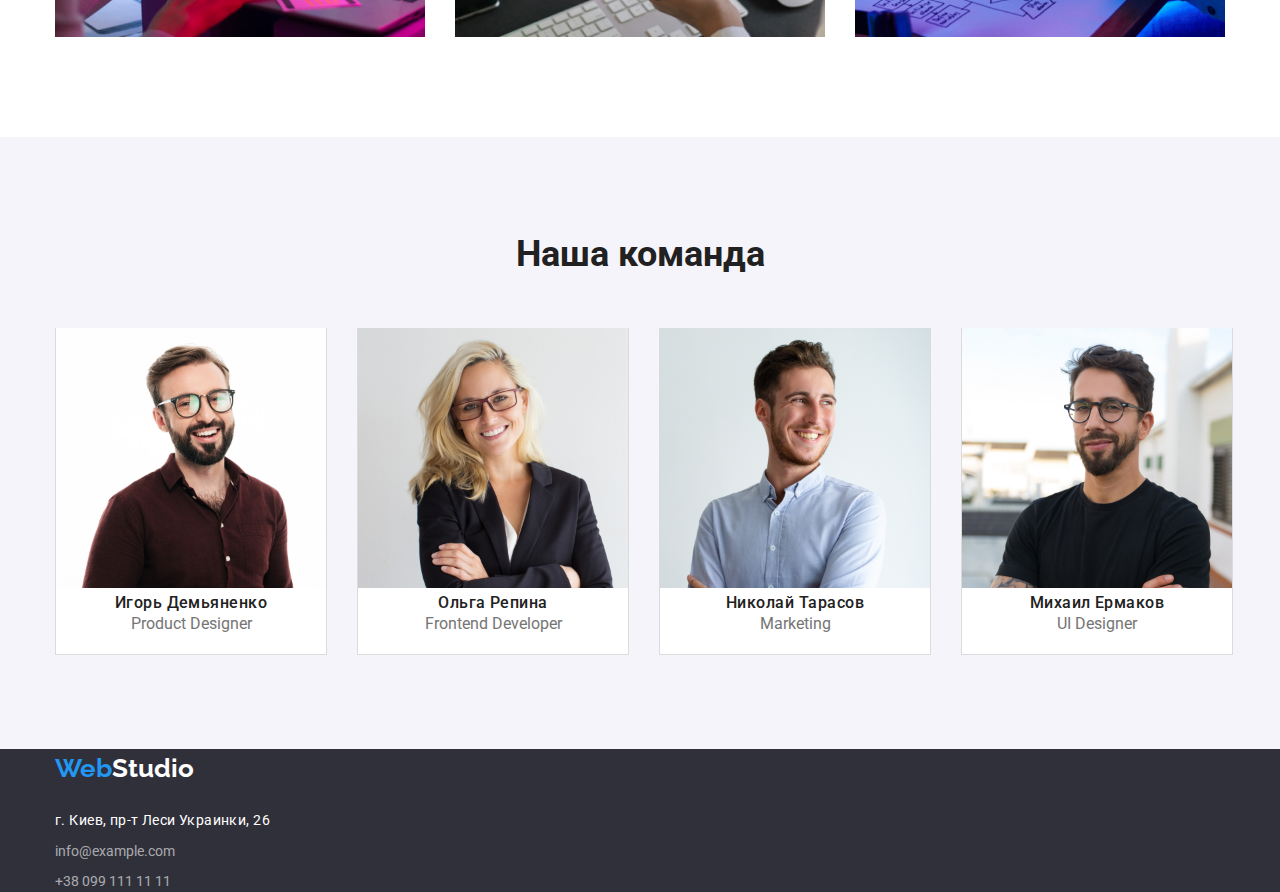
==== commit 872bc823: "сделал страницу портфолио" ====
--- a/index.html
+++ b/index.html
@@ -53,36 +53,36 @@
       </section>
       <section class="section">
         <div class="container">
-        <ul class="listedge">
-          <li class="listedge-list">
-            <h3 class="listedge-heading">Внимание к деталям</h3>
-            <p class="listedge-paragraph">
-              Идейные соображения, а также начало повседневной работы по
-              формированию позиции.
-            </p>
-          </li>
-          <li class="listedge-list" >
-            <h3 class="listedge-heading">Пунктуальность</h3>
-            <p class="listedge-paragraph">
-              Задача организации, в особенности же рамки и место обучения кадров
-              влечет за собой.
-            </p>
-          </li>
-          <li class="listedge-list">
-            <h3 class="listedge-heading">Планирование</h3>
-            <p class="listedge-paragraph">
-              Равным образом консультация с широким активом в значительной
-              степени обуславливает.
-            </p>
-          </li>
-          <li class="listedge-list">
-            <h3 class="listedge-heading">Современные технологии</h3>
-            <p class="listedge-paragraph">
-              Значимость этих проблем настолько очевидна, что реализация
-              плановых заданий.
-            </p>
-          </li>
-        </ul>
+          <ul class="listedge">
+            <li class="listedge-list">
+              <h3 class="listedge-heading">Внимание к деталям</h3>
+              <p class="listedge-paragraph">
+                Идейные соображения, а также начало повседневной работы по
+                формированию позиции.
+              </p>
+            </li>
+            <li class="listedge-list">
+              <h3 class="listedge-heading">Пунктуальность</h3>
+              <p class="listedge-paragraph">
+                Задача организации, в особенности же рамки и место обучения
+                кадров влечет за собой.
+              </p>
+            </li>
+            <li class="listedge-list">
+              <h3 class="listedge-heading">Планирование</h3>
+              <p class="listedge-paragraph">
+                Равным образом консультация с широким активом в значительной
+                степени обуславливает.
+              </p>
+            </li>
+            <li class="listedge-list">
+              <h3 class="listedge-heading">Современные технологии</h3>
+              <p class="listedge-paragraph">
+                Значимость этих проблем настолько очевидна, что реализация
+                плановых заданий.
+              </p>
+            </li>
+          </ul>
         </div>
       </section>
       <!--чем мы занимаемся-->
--- a/css/style.css
+++ b/css/style.css
@@ -1,405 +1,385 @@
-:root
-{
-    --maincolor: rgb(33, 33, 33);
-    --bluecolor: rgba(33, 150, 243, 1);
-    --silvercolor: rgba(117, 117, 117);
-    --rockcolor: rgb(47, 48, 58);
-    --whitecolor: rgba(245,244,250);
-    --whitetext: rgba(255, 255, 255, 1);
-    --whitesix: rgba(255, 255, 255, 0.6);
-    --colorofborders:rgba(238, 238, 238, 1);
-    --colorofborderteam:#FFFFFF;
-    --bckgrclteam:rgba(245, 244, 250, 1);
-    --bckgrclteamitem:rgba(255, 255, 255, 1);
-    --headerline:rgba(236, 236, 236, 1);
-}
-
-body
-{
-    font-family: 'Roboto', sans-serif;
-    color: var(--maincolor);
-    font-size: 14px;
-    line-height:1.5;
-    font-weight: 500;
-}
-h1,h2,h3,h4,p,ul
-{
-    margin: 0;
-    padding:0;
-}
-.link
-{
-    color:var(--maincolor);
-    text-decoration: none;
-}
-
-.link:hover,.link:focus
-{
- color: var(--bluecolor);
-}
-.link1,.link1:focus
-{
-    color: var(--bluecolor);
- text-decoration: none;
-}
-.list,.list-contacts,.listbenefits,.list-team,.listedge,.listprojects
-{
-    list-style-type: none;
-}
-.list-basment
-{
-    list-style-type: none;
-}
-.hero-text
-{
-    color: var(--whitetext);
-    font-size: 44px;
-    line-height: 1.36;
-    font-weight: 900;
-    padding-top:200px ;
-    padding-bottom: 30px;
-}
-.hero
-{
-    background-color: var(--rockcolor);
-    text-align: center;
-    
-}
-.hero-button
-{
-    background-color: var(--bluecolor);
-    color: var(--whitetext);
-    font-size: 16px;
-    cursor:pointer;
-    font-weight: 700;
-    border: 0cm; 
-    border-radius:10px;
-    width: 200px;
-    height: 50px;
-    margin-bottom: 200px;
-}
-.benefits
-{
-    text-align: center;
-    font-size: 36px;
-    font-weight: 700;
-    line-height: 1.12;
-}
-.team-heading
-{
-    text-align: center;
-    font-size: 36px;
-    font-weight: 700;
-    line-height: 1.3;
-}
-.team{
-    background-color: var(--bckgrclteam);
-}
-.menu-button
-{
-    line-height:1.625;
-    cursor:pointer;
-    background-color: var(--whitecolor);
-    border: 0cm; 
-    border-radius:10px;
-    font-family: 'Roboto', sans-serif;
-    font-weight: 500;
-    font-size: 16px;
-    line-height:1.5;
-    height: 38px;
-    align-items: center;
-}
-.menu-button:hover,.menu-button:focus
-{
-    cursor:pointer;
-    background-color: var(--bluecolor);
-    color :var(--whitecolor);
-    border: 0cm; 
-    
-}
-.menu
-{
-    text-align: center;
-    list-style-type: none;
-}   
-
-.button
-{
-    font-size: 16px;
-}
-.paragraph
-{
-    line-height:1.7;
-}
-.portfolio
-{
-    line-height: 2;
-}
-.emblema
-{
-    font-weight: 700;
-    font-family: 'Raleway';
-    text-decoration: none;
-    color:var(--maincolor);
-    font-size: 26px;
-    margin-left: 35px;
-    margin-right:89px;
-}
-.emblema:hover
-{
-    color:var(--maincolor);
-}
-.web,.web-basment
-{
-    color:var(--bluecolor);
-}
-
-.contacts
-{
-    color: var(--silvercolor);
-    text-decoration: none;
-    margin-right: 50px;
-}
-.basment
-{
-    background-color: 	var(--rockcolor);
-}
-.heading,.listedge-heading
-{
-    font-weight: 700;
-    font-size: 14px;
-    text-transform: uppercase;
-    letter-spacing: 0.03em;
-    line-height: 1.17;
-}
-.paragraph,.listedge-paragraph
-{
-    font-weight: 400;
-    color:var(--silvercolor);
-    font-size: 16px;
-    line-height: 24px;
-}
-.adress
-{
-    color: var(--whitecolor);
-
-}
-.contacts:hover,.contacts:focus
-{
-    color: var(--bluecolor);
-}
-.contacts-basment:hover,.contacts-basment:focus
-{
-    color:var(--bluecolor);
-}
-.contacts-basment
-{
-    color: var(--whitesix);
-    text-decoration: none;
-    font-style: normal;
-    font-weight: 400;
-}
-.emblema-basment
-{
-    font-weight: bold;
-    font-family: 'Raleway';
-    text-decoration: none;
-    color:var(--whitetext);
-    font-size: 26px;
-    margin-left:40px;
-}
-.emblema-basment:hover
-{
-    color:var(--whitetext);
-}
-
-.our-team
-{
-
-    font-weight: 500;
-    font-size: 16px;
-    letter-spacing: 0.03em;
-    line-height: 1.17;
-}
-.letter
-{
-    font-style: normal;
-}
-.projects
-{
-    font-weight: 700;
-    font-size: 18px;
-    letter-spacing: 0.03em;
-    line-height: 1.17;
-}
-.street
-{
-    color: var(--whitetext);
-    font-size: 14px;
-    line-height: 24px;
-    letter-spacing: 0.03em;
-    font-weight: 400;
-}
-.position
-{
-    font-weight: 400;
-    color:var(--silvercolor);
-    font-size: 16px;
-    line-height: 1.17px;
-}
+:root {
+  --maincolor: rgb(33, 33, 33);
+  --bluecolor: rgba(33, 150, 243, 1);
+  --silvercolor: rgba(117, 117, 117);
+  --rockcolor: rgb(47, 48, 58);
+  --whitecolor: rgba(245, 244, 250);
+  --whitetext: rgba(255, 255, 255, 1);
+  --whitesix: rgba(255, 255, 255, 0.6);
+  --colorofborders: rgba(238, 238, 238, 1);
+  --colorofborderteam: #ffffff;
+  --bckgrclteam: rgba(245, 244, 250, 1);
+  --bckgrclteamitem: rgba(255, 255, 255, 1);
+  --headerline: rgba(236, 236, 236, 1);
+}
+
+body {
+  font-family: "Roboto", sans-serif;
+  color: var(--maincolor);
+  font-size: 14px;
+  line-height: 1.5;
+  font-weight: 500;
+}
+h1,
+h2,
+h3,
+h4,
+p,
+ul {
+  margin: 0;
+  padding: 0;
+}
+.link {
+  color: var(--maincolor);
+  text-decoration: none;
+}
+
+.link:hover,
+.link:focus {
+  color: var(--bluecolor);
+}
+.link1,
+.link1:focus {
+  color: var(--bluecolor);
+  text-decoration: none;
+}
+.list,
+.list-contacts,
+.listbenefits,
+.list-team,
+.listedge,
+.listprojects {
+  list-style-type: none;
+}
+.list-basment {
+  list-style-type: none;
+}
+.hero-text {
+  color: var(--whitetext);
+  font-size: 44px;
+  line-height: 1.36;
+  font-weight: 900;
+  padding-top: 200px;
+  padding-bottom: 30px;
+}
+.hero {
+  background-color: var(--rockcolor);
+  text-align: center;
+}
+.hero-button {
+  background-color: var(--bluecolor);
+  color: var(--whitetext);
+  font-size: 16px;
+  cursor: pointer;
+  font-weight: 700;
+  border: 0cm;
+  border-radius: 10px;
+  width: 200px;
+  height: 50px;
+  margin-bottom: 200px;
+}
+.benefits {
+  text-align: center;
+  font-size: 36px;
+  font-weight: 700;
+  line-height: 1.12;
+}
+.team-heading {
+  text-align: center;
+  font-size: 36px;
+  font-weight: 700;
+  line-height: 1.3;
+}
+.team {
+  background-color: var(--bckgrclteam);
+}
+.menu-button {
+  line-height: 1.625;
+  cursor: pointer;
+  background-color: var(--whitecolor);
+  border: 0cm;
+  border-radius: 10px;
+  font-family: "Roboto", sans-serif;
+  font-weight: 500;
+  font-size: 16px;
+  line-height: 1.5;
+  height: 38px;
+  align-items: center;
+}
+.menu-button:hover,
+.menu-button:focus {
+  cursor: pointer;
+  background-color: var(--bluecolor);
+  color: var(--whitecolor);
+  border: 0cm;
+}
+.menu {
+  text-align: center;
+  list-style-type: none;
+}
+
+.button {
+  font-size: 16px;
+}
+.paragraph {
+  line-height: 1.7;
+}
+.portfolio {
+  line-height: 2;
+}
+.emblema {
+  font-weight: 700;
+  font-family: "Raleway";
+  text-decoration: none;
+  color: var(--maincolor);
+  font-size: 26px;
+  margin-left: 35px;
+  margin-right: 89px;
+}
+.emblema:hover {
+  color: var(--maincolor);
+}
+.web,
+.web-basment {
+  color: var(--bluecolor);
+}
+
+.contacts {
+  color: var(--silvercolor);
+  text-decoration: none;
+  margin-right: 50px;
+}
+.basment {
+  background-color: var(--rockcolor);
+}
+.heading,
+.listedge-heading {
+  font-weight: 700;
+  font-size: 14px;
+  text-transform: uppercase;
+  letter-spacing: 0.03em;
+  line-height: 1.17;
+}
+.paragraph,
+.listedge-paragraph {
+  font-weight: 400;
+  color: var(--silvercolor);
+  font-size: 16px;
+  line-height: 24px;
+}
+.adress {
+  color: var(--whitecolor);
+}
+.contacts:hover,
+.contacts:focus {
+  color: var(--bluecolor);
+}
+.contacts-basment:hover,
+.contacts-basment:focus {
+  color: var(--bluecolor);
+}
+.contacts-basment {
+  color: var(--whitesix);
+  text-decoration: none;
+  font-style: normal;
+  font-weight: 400;
+}
+.emblema-basment {
+  font-weight: bold;
+  font-family: "Raleway";
+  text-decoration: none;
+  color: var(--whitetext);
+  font-size: 26px;
+}
+.emblema-basment:hover {
+  color: var(--whitetext);
+}
+
+.our-team {
+  font-weight: 500;
+  font-size: 16px;
+  letter-spacing: 0.03em;
+  line-height: 1.17;
+}
+.letter {
+  font-style: normal;
+}
+.projects {
+  font-weight: 700;
+  font-size: 18px;
+  letter-spacing: 0.03em;
+  line-height: 1.17;
+}
+.street {
+  color: var(--whitetext);
+  font-size: 14px;
+  line-height: 24px;
+  letter-spacing: 0.03em;
+  font-weight: 400;
+}
+.position {
+  font-weight: 400;
+  color: var(--silvercolor);
+  font-size: 16px;
+  line-height: 1.17px;
+}
+
+
+
+
+
 /*flex*/
-.container-flex
-{
+.container-flex {
+  display: flex;
+  flex-wrap: wrap;
+  justify-content: space-between;
+}
+.container {
+  width: 1200px;
+  margin: 0 auto;
+  padding-left: 15px;
+  padding-right: 15px;
+}
+.section {
+  padding-top: 94px;
+  padding-bottom: 94px;
+}
+/*header*/
+.header {
+  box-sizing: border-box;
+  display: flex;
+  justify-content: baseline;
+  border: 0;
+  border-bottom: 1px;
+  border-style: solid;
+  border-color: var(--headerline);
+  padding-top: 24px;
+  padding-bottom: 31px;
+}
+.header-navigation {
+  display: flex;
+  width: 700px;
+}
+.list {
+  display: flex;
+  margin-right: 50px;
+  padding-top: 8px;
+}
+.link,
+.link1 {
+  margin-right: 50px;
+}
+.list-contacts {
+  display: flex;
+  margin-left: auto;
+  padding-top: 8px;
+}
+/*basement*/
+.letter {
+    margin-top: 20px;
+  }
+  .list-basment > li {
+    margin-top: 9px;
+  }
+/*index*/ 
+/*листаге*/
+.listedge-paragraph {
+  padding-right: 30px;
+}
+.listedge,
+.listbenefits {
+  display: flex;
+}
+/*бенефитс*/
+.benefits {
+  padding-bottom: 50px;
+}
+.listofbebefits {
+  padding-right: 30px;
+}
+.listofbebefits:last-child {
+  padding-right: 0px;
+}
+/*тим*/
+.team-heading {
+  padding-bottom: 50px;
+}
+.list-team {
+  display: flex;
+  flex-wrap: nowrap;
+  justify-content: space-between;
+  padding-left: 0px;
+}
+.list-of-team {
+  margin-right: 30px;
+  flex-wrap: nowrap;
+  justify-content: space-around;
+  border-style: solid;
+  border-color: rgba(0, 0, 0, 0.14);
+  border-width: 0px 1px 1px;
+  background-color: var(--bckgrclteamitem);
+  align-items: center;
+}
+.list-of-team:last-child {
+  margin-right: 0px;
+}
+.position {
+  text-align: center;
+
+  padding-bottom: 30px;
+}
+.our-team {
+  text-align: center;
+
+  padding-bottom: 10px;
+}
+/*portfolio*/
+
+.portfolio {
     display: flex;
     flex-wrap: wrap;
-    justify-content: space-between;
-}
-.container
-{
-    width: 1200px;
-    margin: 0 auto;
-    padding-left: 15px;
-    padding-right: 15px;
-}
-.section
-{
-    padding-top: 94px;
-    padding-bottom: 94px;
-}
-/*header*/
-.header
-{
-    box-sizing: border-box;
-    display: flex;
-    justify-content: baseline;
-    border: 0;
-    border-bottom: 1px;
-    border-style: solid;
-    border-color: var(--headerline);
-    padding-top: 24px;
-    padding-bottom: 31px;
-}
-.header-navigation
-{
-    display: flex;
-    width: 700px;
-}
-
-/*LI*/
-.list
-{
-    display: flex;
-    margin-right: 50px;
-}
-.link,.link1
-{
-    margin-right: 50px;
-}
-.list-contacts
-{
-    display: flex;
-    margin-left: auto;
-}
-
-.listedge,.listbenefits
-{
-    display: flex;
-}
-.listprojects
-{
-    box-sizing: border-box;
-    display: flex;
-    flex-wrap: wrap;
-    
-}
-.listprojects>li
-{
-    border-style:solid;
-    border-color: var(--colorofborders);
-    border-width: 1px;
-    margin-top: 30px;
-}
-/*portfolio*/
-.portfolio
-{
-    display: flex;
-    flex-wrap: wrap;
-    margin-bottom: 10%;
-}
-.menu
-{
+  }
+  .menu {
     display: flex;
     align-content: center;
     justify-content: center;
-}
-.menu-button
-{
+    margin-bottom: 50px;
+  }
+  .menu-button {
     display: flex;
     margin-left: 8px;
-}
-
-/*index*/
-
-.container-team
+  }
+  
+.listprojects {
+  box-sizing: border-box;
+  display: flex;
+  flex-wrap: wrap;
+  gap: 30px;
+}
+.listprojects > li {
+  border-style: solid;
+  border-color: var(--colorofborders);
+  border-width: 1px;
+  width: 370px;
+}
+.imgproject {
+  width: 100%;
+  height: auto;
+}
+.projects
 {
+  display: flex;
+  padding-left: 24px;
+
+}
+.paragraph {
     display: flex;
-    flex-wrap: wrap;
-    align-content: center;
-}
-.listedge-paragraph
-{
-    padding-right: 30px;
-}
-.listofbebefits
-{
- 
-    padding-right: 30px;
-}
-.listofbebefits:last-child
-{
-    padding-right: 0px;
-}
-
-.list-team
-{
-    display: flex;
-    flex-wrap: nowrap;
-    justify-content: space-between;
-    padding-left: 0px;
-    
-}
-.list-of-team
-{
-    
-    margin-right: 30px;
-    flex-wrap: nowrap;
-    justify-content: space-around;
-    border-style: solid;
-    border-color: rgba(0, 0, 0, 0.14);
-    border-width: 0px 1px 1px;
-    background-color:  var(--bckgrclteamitem);
-    align-items: center;
-}
-.list-of-team:last-child
-{
-    
-    margin-right: 0px;
-    
-}
-.position
-{
-    text-align: center;
-    
-    padding-bottom: 30px;
-}
-.our-team
-{
-    text-align: center;
-
-    padding-bottom: 10px;
-}
-.projects,.paragraph
-{
-    display: flex;
-    padding-left: 24px;
-}+padding-left: 24px;
+padding-top: 4px;
+}
+.blank {
+  padding-top: 20px;
+  padding-left:11px;
+  padding-bottom: 20px;
+  align-items: center;
+}
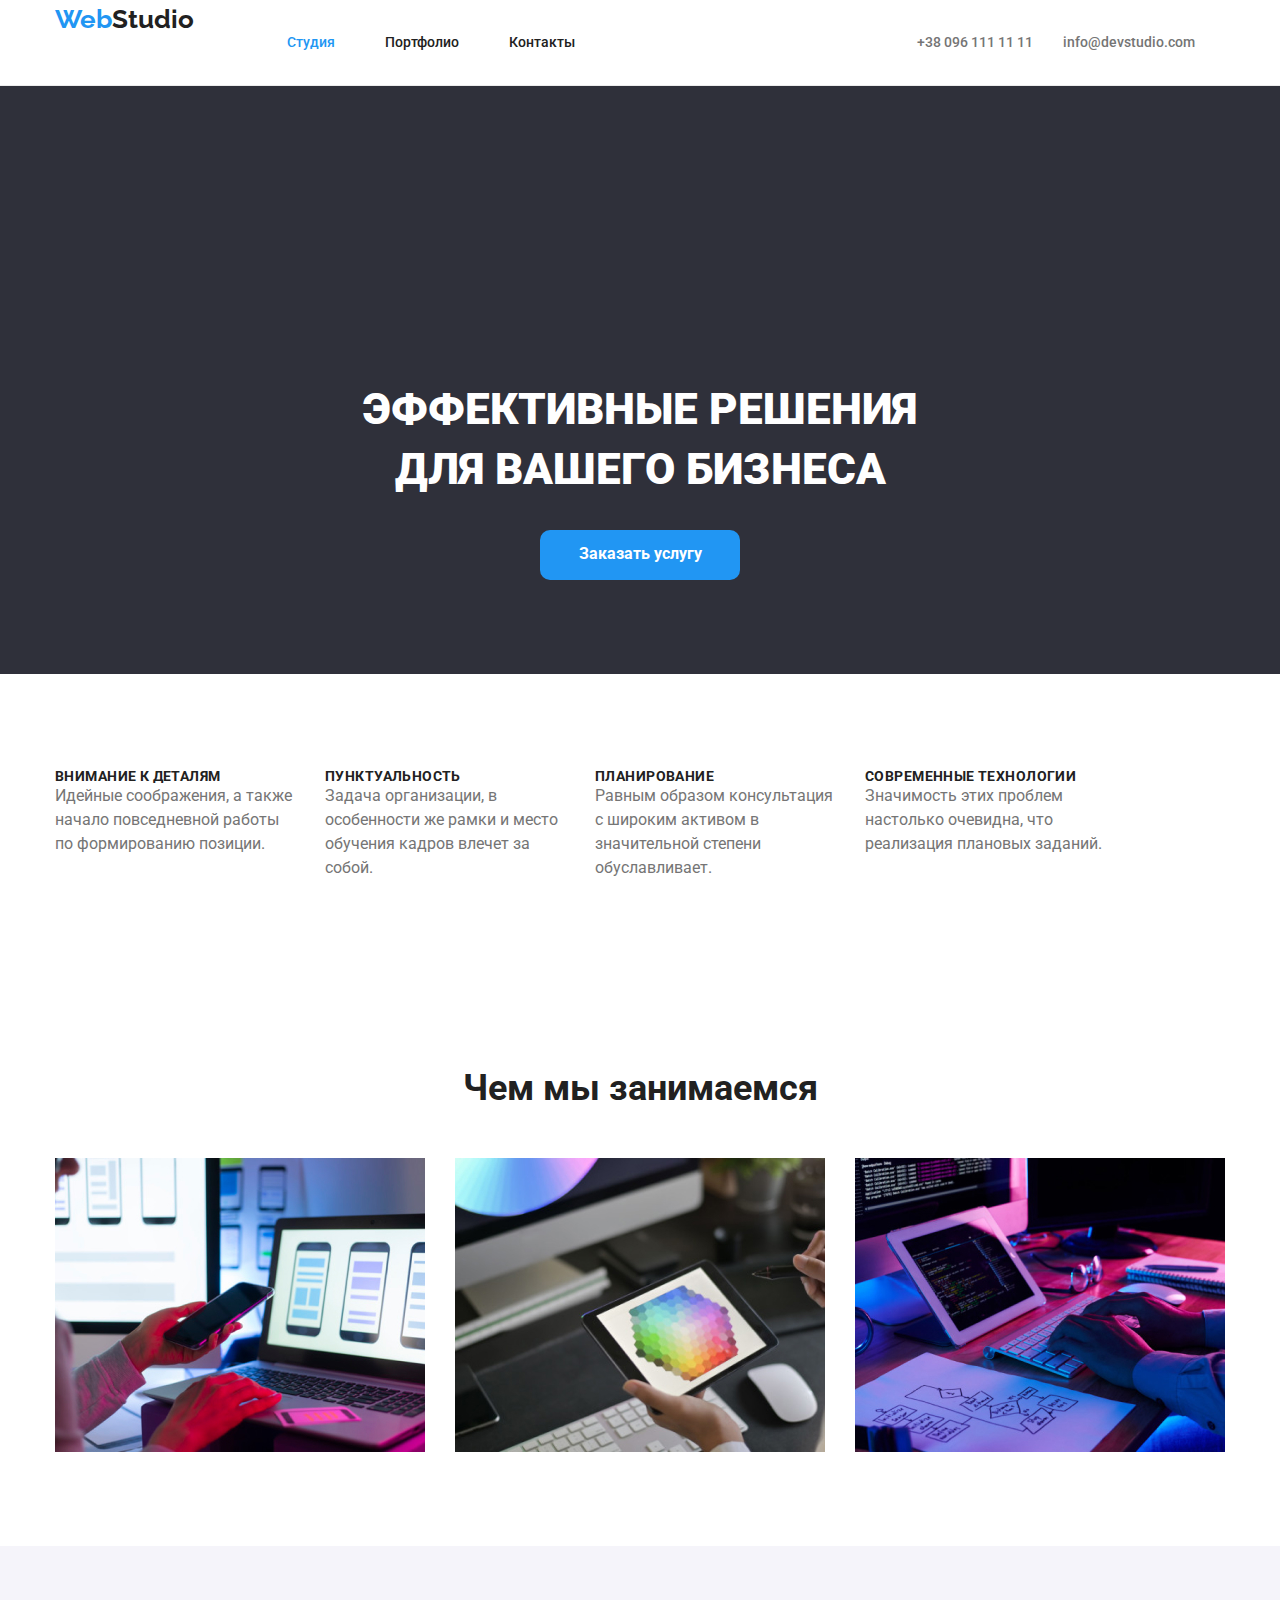
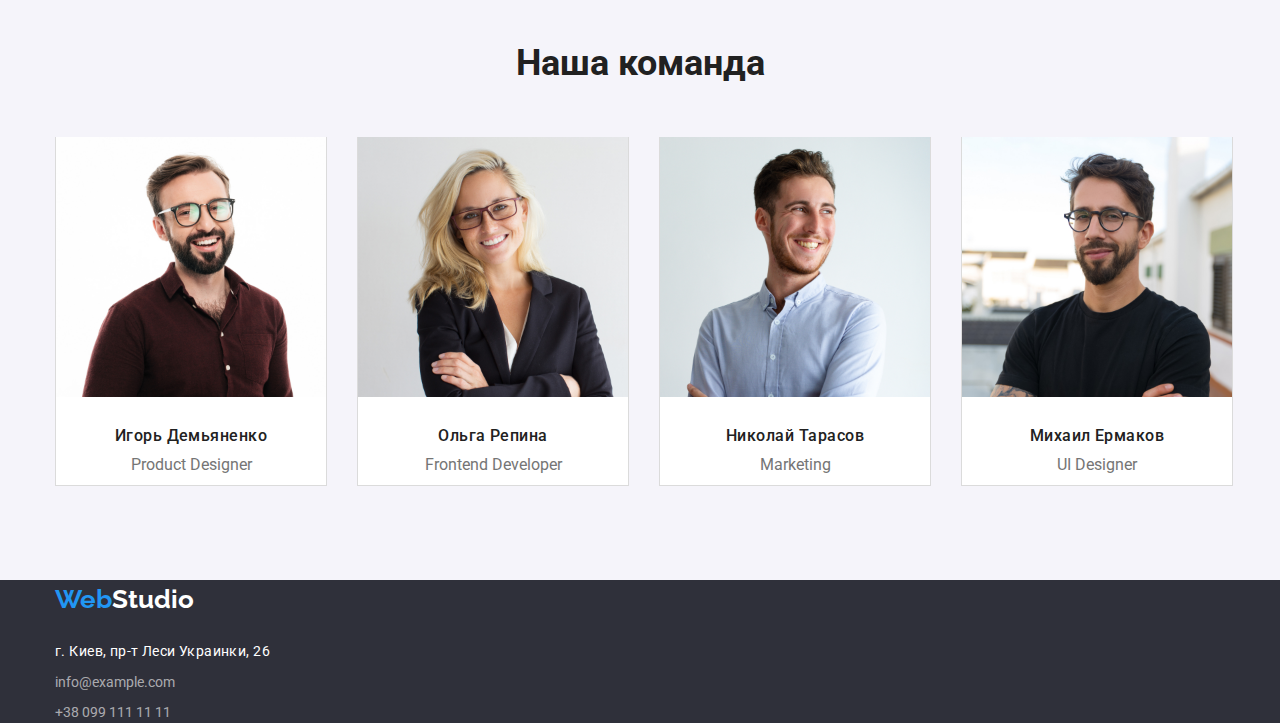
==== commit 28c034fa: "исправлены недочеты главной страница" ====
--- a/index.html
+++ b/index.html
@@ -112,23 +112,31 @@
           <ul class="list-team">
             <li class="list-of-team">
               <img src="images/1.jpg" alt="Игорь Демьяненко" width="270" />
-              <h3 class="our-team">Игорь Демьяненко</h3>
-              <p class="position">Product Designer</p>
+              <div class="teamdiv">
+                <h3 class="our-team">Игорь Демьяненко</h3>
+                <p class="position">Product Designer</p>
+              </div>
             </li>
             <li class="list-of-team">
               <img src="images/4.jpg" alt="Ольга Репина" width="270" />
-              <h3 class="our-team">Ольга Репина</h3>
-              <p class="position">Frontend Developer</p>
+              <div class="teamdiv">
+                <h3 class="our-team">Ольга Репина</h3>
+                <p class="position">Frontend Developer</p>
+              </div>
             </li>
             <li class="list-of-team">
               <img src="images/3.jpg" alt="Николай Tарасов" width="270" />
-              <h3 class="our-team">Николай Тарасов</h3>
-              <p class="position">Marketing</p>
+              <div class="teamdiv">
+                <h3 class="our-team">Николай Тарасов</h3>
+                <p class="position">Marketing</p>
+              </div>
             </li>
             <li class="list-of-team">
               <img src="images/2.jpg" alt="Михаил Ермаков" width="270" />
-              <h3 class="our-team">Михаил Ермаков</h3>
-              <p class="position">UI Designer</p>
+              <div class="teamdiv">
+                <h3 class="our-team">Михаил Ермаков</h3>
+                <p class="position">UI Designer</p>
+              </div>
             </li>
           </ul>
         </div>
--- a/css/style.css
+++ b/css/style.css
@@ -29,6 +29,10 @@
   margin: 0;
   padding: 0;
 }
+img
+{
+    display: block;
+}
 .link {
   color: var(--maincolor);
   text-decoration: none;
@@ -61,6 +65,7 @@
   font-weight: 900;
   padding-top: 200px;
   padding-bottom: 30px;
+  text-transform: uppercase;
 }
 .hero {
   background-color: var(--rockcolor);
@@ -75,8 +80,7 @@
   border: 0cm;
   border-radius: 10px;
   width: 200px;
-  height: 50px;
-  margin-bottom: 200px;
+  height: 50px; 
 }
 .benefits {
   text-align: center;
@@ -133,8 +137,7 @@
   text-decoration: none;
   color: var(--maincolor);
   font-size: 26px;
-  margin-left: 35px;
-  margin-right: 89px;
+  margin-right: 93px;
 }
 .emblema:hover {
   color: var(--maincolor);
@@ -147,7 +150,6 @@
 .contacts {
   color: var(--silvercolor);
   text-decoration: none;
-  margin-right: 50px;
 }
 .basment {
   background-color: var(--rockcolor);
@@ -159,6 +161,7 @@
   text-transform: uppercase;
   letter-spacing: 0.03em;
   line-height: 1.17;
+  padding-right: 30px;
 }
 .paragraph,
 .listedge-paragraph {
@@ -221,7 +224,7 @@
   font-weight: 400;
   color: var(--silvercolor);
   font-size: 16px;
-  line-height: 1.17px;
+  line-height: 1.17;
 }
 
 
@@ -245,16 +248,13 @@
   padding-bottom: 94px;
 }
 /*header*/
+
 .header {
-  box-sizing: border-box;
-  display: flex;
-  justify-content: baseline;
-  border: 0;
+
   border-bottom: 1px;
-  border-style: solid;
-  border-color: var(--headerline);
-  padding-top: 24px;
-  padding-bottom: 31px;
+  border-bottom-style: solid;
+  border-bottom-color: var(--headerline);
+ 
 }
 .header-navigation {
   display: flex;
@@ -262,18 +262,29 @@
 }
 .list {
   display: flex;
-  margin-right: 50px;
-  padding-top: 8px;
-}
-.link,
-.link1 {
-  margin-right: 50px;
+  align-items: center ;
+}
+.link:not(last-child){
+    margin-right: 50px;
+}
+.link1
+{
+    margin-right: 50px;
+}
+.link,.link1>li
+{
+    display: block;
+    padding-top: 32px;
+    padding-bottom: 32px;
 }
 .list-contacts {
   display: flex;
   margin-left: auto;
-  padding-top: 8px;
-}
+  align-items: center;
+}
+.list-contacts>li:not(last-child){
+    margin-right: 30px;
+  }
 /*basement*/
 .letter {
     margin-top: 20px;
@@ -283,22 +294,34 @@
   }
 /*index*/ 
 /*листаге*/
-.listedge-paragraph {
-  padding-right: 30px;
-}
 .listedge,
 .listbenefits {
   display: flex;
 }
+.listedge-list
+{
+    width: 270px;
+    padding-right: 30px;
+}
+.listedge-list:last-child
+{
+    padding-right: 0;
+}
+/*hero*/
+.container-flex-hero
+{
+    box-sizing: border-box;
+}
 /*бенефитс*/
+
 .benefits {
-  padding-bottom: 50px;
+  margin-bottom: 50px;
 }
 .listofbebefits {
-  padding-right: 30px;
+  margin-right: 30px;
 }
 .listofbebefits:last-child {
-  padding-right: 0px;
+  margin-right: 0px;
 }
 /*тим*/
 .team-heading {
@@ -307,31 +330,29 @@
 .list-team {
   display: flex;
   flex-wrap: nowrap;
-  justify-content: space-between;
   padding-left: 0px;
 }
 .list-of-team {
   margin-right: 30px;
-  flex-wrap: nowrap;
-  justify-content: space-around;
   border-style: solid;
   border-color: rgba(0, 0, 0, 0.14);
   border-width: 0px 1px 1px;
   background-color: var(--bckgrclteamitem);
-  align-items: center;
 }
 .list-of-team:last-child {
   margin-right: 0px;
 }
 .position {
   text-align: center;
-
-  padding-bottom: 30px;
 }
 .our-team {
   text-align: center;
-
-  padding-bottom: 10px;
+  margin-bottom: 10px;
+}
+.teamdiv
+{
+    margin-top: 30px;
+    margin-bottom: 10px;
 }
 /*portfolio*/
 
@@ -356,30 +377,31 @@
   flex-wrap: wrap;
   gap: 30px;
 }
-.listprojects > li {
+
+.imgproject {
+  width: 100%;
+  height: auto;
+}
+.projects
+{
+  display: flex;
+  padding-left: 24px;
+
+}
+.paragraph {
+    display: flex;
+padding-left: 24px;
+padding-top: 4px;
+}
+.blank {
+
+  margin-top: -10px;
+  padding-top: 10px;
+  padding-left:11px;
+  padding-bottom: 20px;
   border-style: solid;
   border-color: var(--colorofborders);
   border-width: 1px;
   width: 370px;
-}
-.imgproject {
-  width: 100%;
-  height: auto;
-}
-.projects
-{
-  display: flex;
-  padding-left: 24px;
-
-}
-.paragraph {
-    display: flex;
-padding-left: 24px;
-padding-top: 4px;
-}
-.blank {
-  padding-top: 20px;
-  padding-left:11px;
-  padding-bottom: 20px;
-  align-items: center;
-}
+  border-top: none;
+}
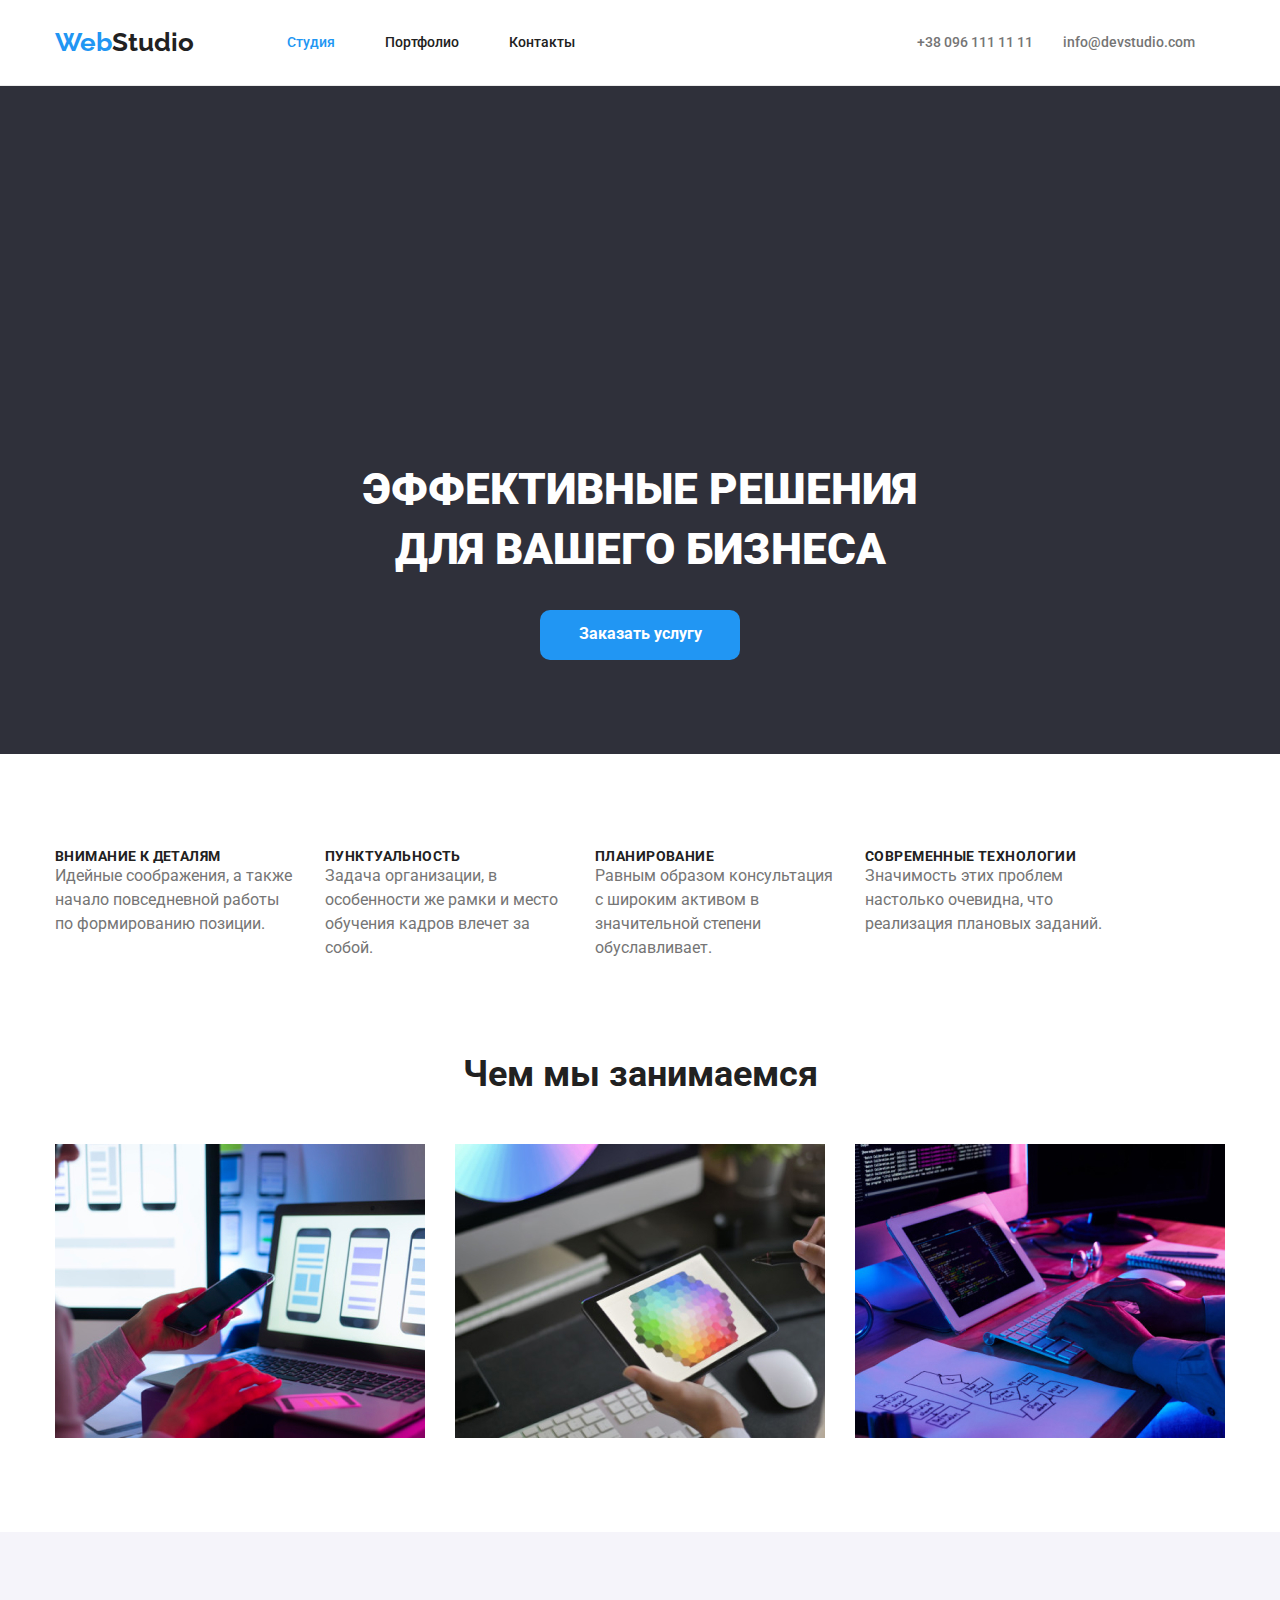
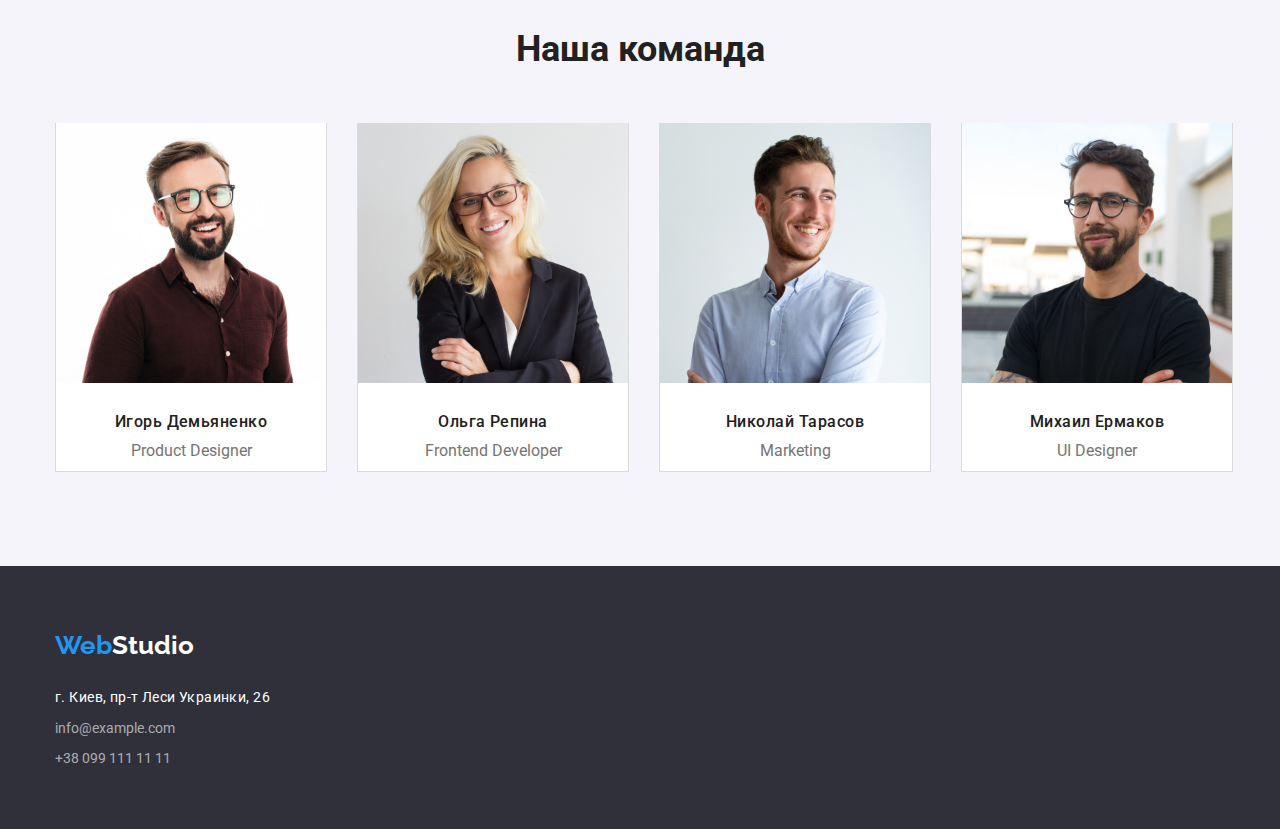
==== commit e60a1377: "исправил главную страницу и страницу портфолио" ====
--- a/index.html
+++ b/index.html
@@ -48,6 +48,7 @@
           <h1 class="hero-text">
             Эффективные решения <br />для вашего бизнеса
           </h1>
+
           <button type="button" class="hero-button">Заказать услугу</button>
         </div>
       </section>
@@ -86,7 +87,7 @@
         </div>
       </section>
       <!--чем мы занимаемся-->
-      <section class="section">
+      <section class="section section-benefits">
         <div class="container container-benefits">
           <h2 class="benefits">Чем мы занимаемся</h2>
           <ul class="listbenefits">
--- a/css/style.css
+++ b/css/style.css
@@ -63,7 +63,7 @@
   font-size: 44px;
   line-height: 1.36;
   font-weight: 900;
-  padding-top: 200px;
+  padding-top: 280px;
   padding-bottom: 30px;
   text-transform: uppercase;
 }
@@ -80,7 +80,7 @@
   border: 0cm;
   border-radius: 10px;
   width: 200px;
-  height: 50px; 
+  height: 50px;
 }
 .benefits {
   text-align: center;
@@ -88,6 +88,7 @@
   font-weight: 700;
   line-height: 1.12;
 }
+
 .team-heading {
   text-align: center;
   font-size: 36px;
@@ -102,13 +103,14 @@
   cursor: pointer;
   background-color: var(--whitecolor);
   border: 0cm;
-  border-radius: 10px;
+  border-radius: 4px;
   font-family: "Roboto", sans-serif;
   font-weight: 500;
   font-size: 16px;
   line-height: 1.5;
   height: 38px;
   align-items: center;
+  padding: 6px 22px;
 }
 .menu-button:hover,
 .menu-button:focus {
@@ -153,6 +155,7 @@
 }
 .basment {
   background-color: var(--rockcolor);
+  padding-top: 60px;
 }
 .heading,
 .listedge-heading {
@@ -259,6 +262,7 @@
 .header-navigation {
   display: flex;
   width: 700px;
+  align-items: center;
 }
 .list {
   display: flex;
@@ -288,7 +292,9 @@
 /*basement*/
 .letter {
     margin-top: 20px;
-  }
+    padding-bottom:60px;
+  }
+
   .list-basment > li {
     margin-top: 9px;
   }
@@ -311,9 +317,13 @@
 .container-flex-hero
 {
     box-sizing: border-box;
+    
+}
+.section-benefits
+{
+    padding-top: 0px;
 }
 /*бенефитс*/
-
 .benefits {
   margin-bottom: 50px;
 }
@@ -323,6 +333,7 @@
 .listofbebefits:last-child {
   margin-right: 0px;
 }
+
 /*тим*/
 .team-heading {
   padding-bottom: 50px;
@@ -389,14 +400,12 @@
 
 }
 .paragraph {
-    display: flex;
+display: flex;
 padding-left: 24px;
 padding-top: 4px;
 }
 .blank {
-
-  margin-top: -10px;
-  padding-top: 10px;
+  padding-top: 20px;
   padding-left:11px;
   padding-bottom: 20px;
   border-style: solid;
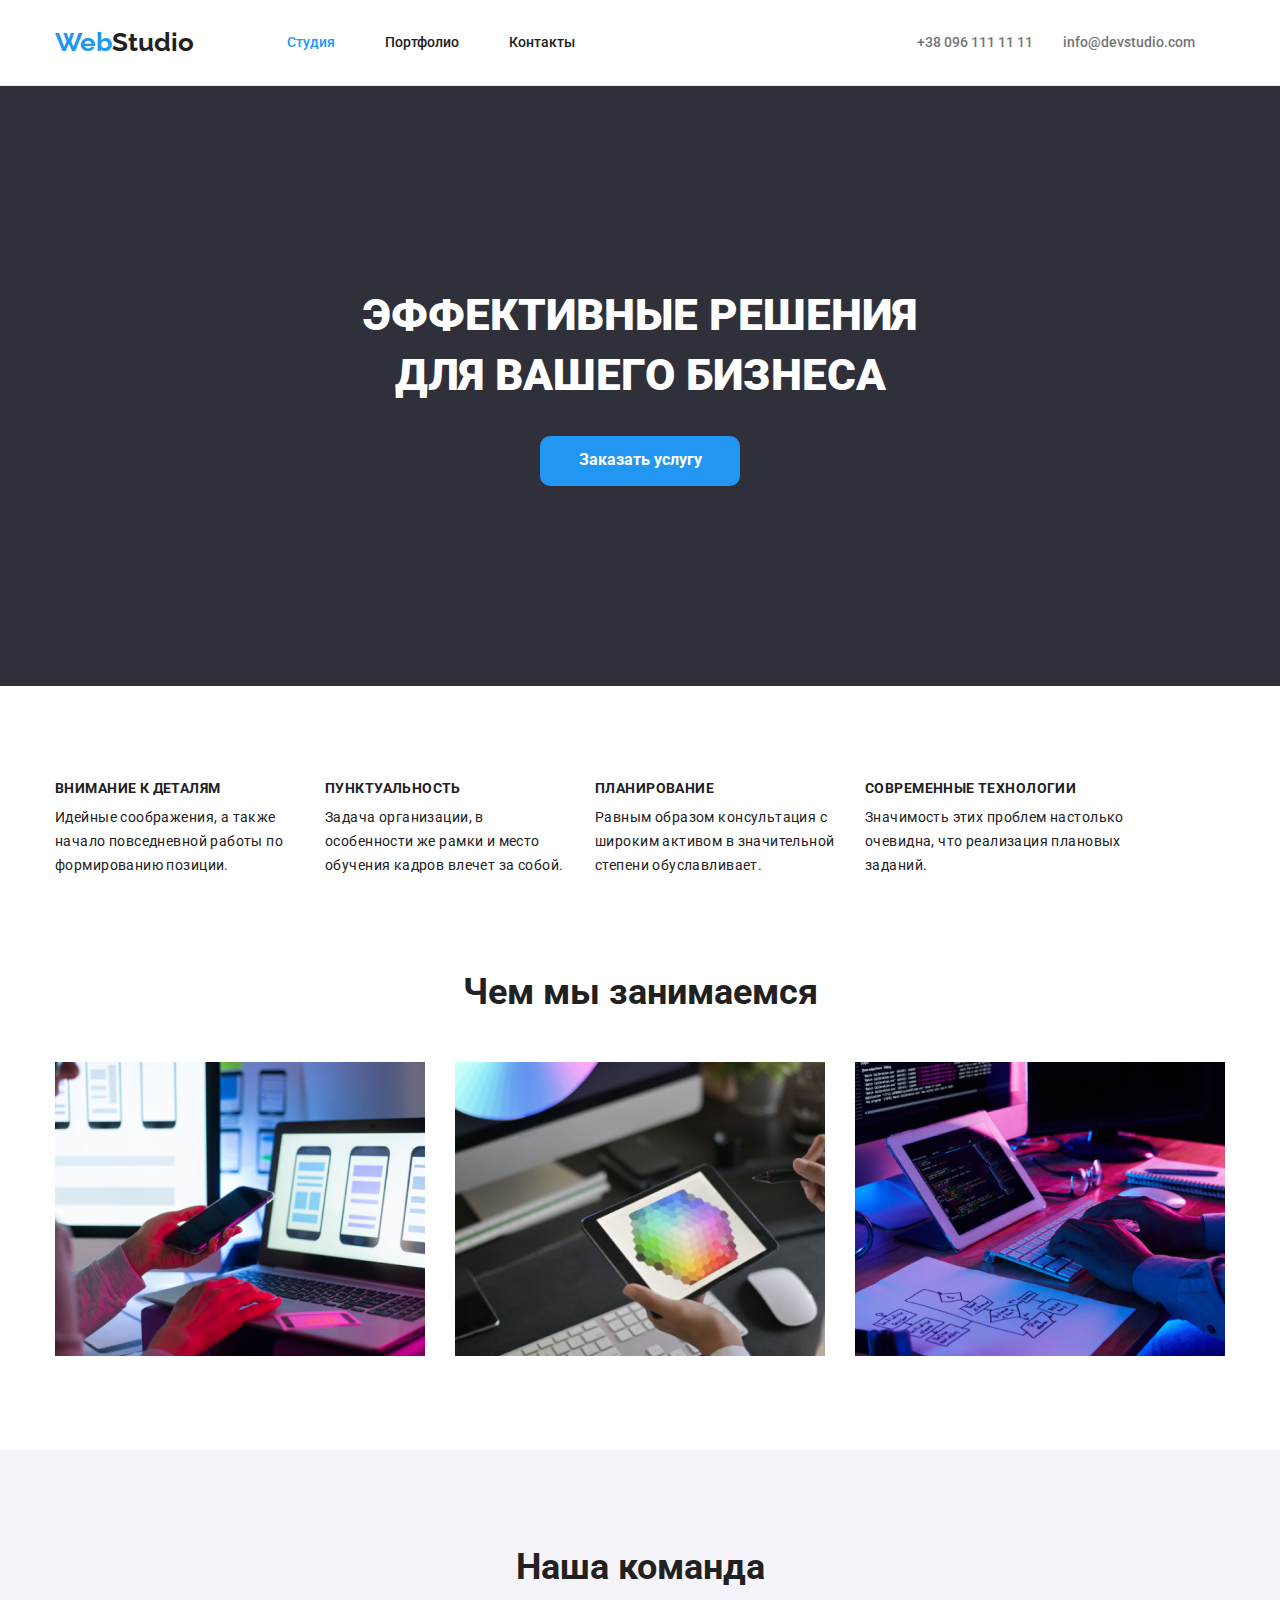
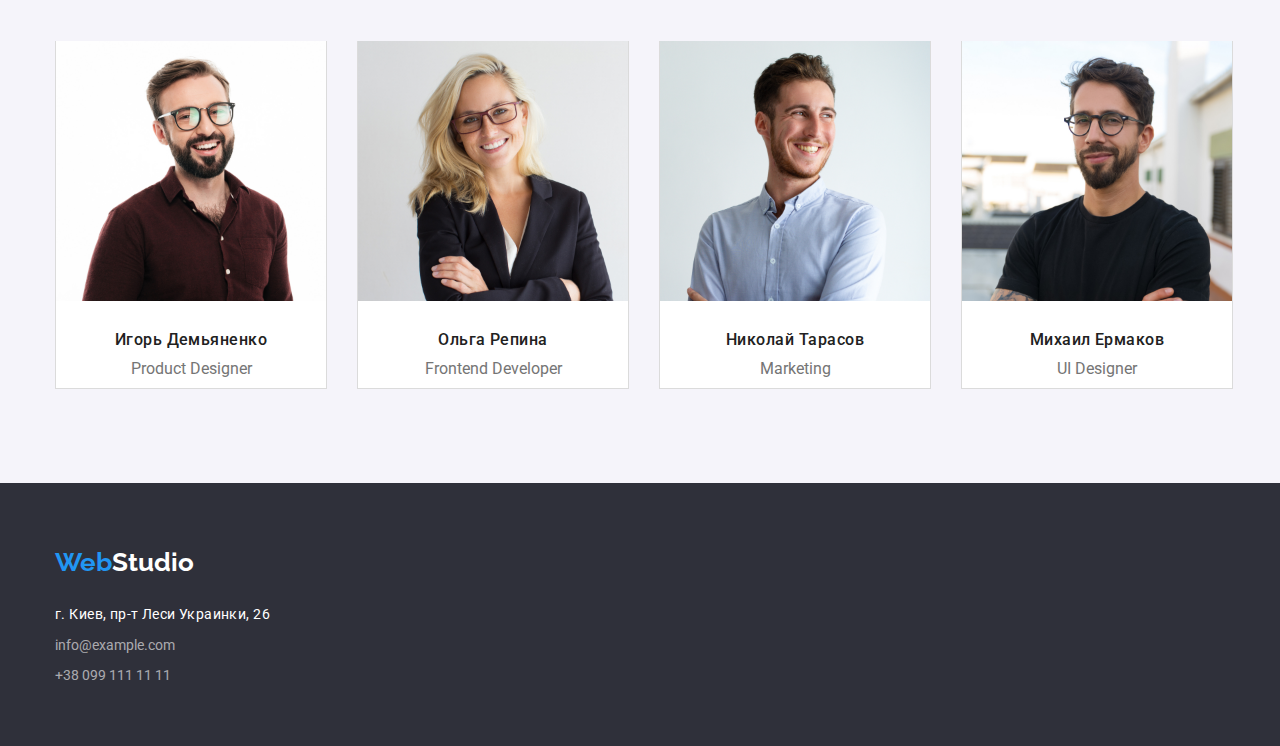
==== commit 69e7b327: "исправил немного текст" ====
--- a/index.html
+++ b/index.html
@@ -43,7 +43,7 @@
     </header>
     <main>
       <!--hero-->
-      <section class="hero section">
+      <section class="hero">
         <div class="container container-flex-hero">
           <h1 class="hero-text">
             Эффективные решения <br />для вашего бизнеса
--- a/css/style.css
+++ b/css/style.css
@@ -63,7 +63,6 @@
   font-size: 44px;
   line-height: 1.36;
   font-weight: 900;
-  padding-top: 280px;
   padding-bottom: 30px;
   text-transform: uppercase;
 }
@@ -165,13 +164,21 @@
   letter-spacing: 0.03em;
   line-height: 1.17;
   padding-right: 30px;
-}
-.paragraph,
-.listedge-paragraph {
+  padding-bottom: 10px;
+}
+.paragraph
+ {
   font-weight: 400;
   color: var(--silvercolor);
   font-size: 16px;
   line-height: 24px;
+}
+.listedge-paragraph{
+font-weight: normal;
+font-size: 14px;
+line-height: 1.71;
+letter-spacing: 0.03em;
+
 }
 .adress {
   color: var(--whitecolor);
@@ -317,7 +324,12 @@
 .container-flex-hero
 {
     box-sizing: border-box;
-    
+   
+}
+.hero
+{
+    padding-top: 200px;
+    padding-bottom: 200px;
 }
 .section-benefits
 {
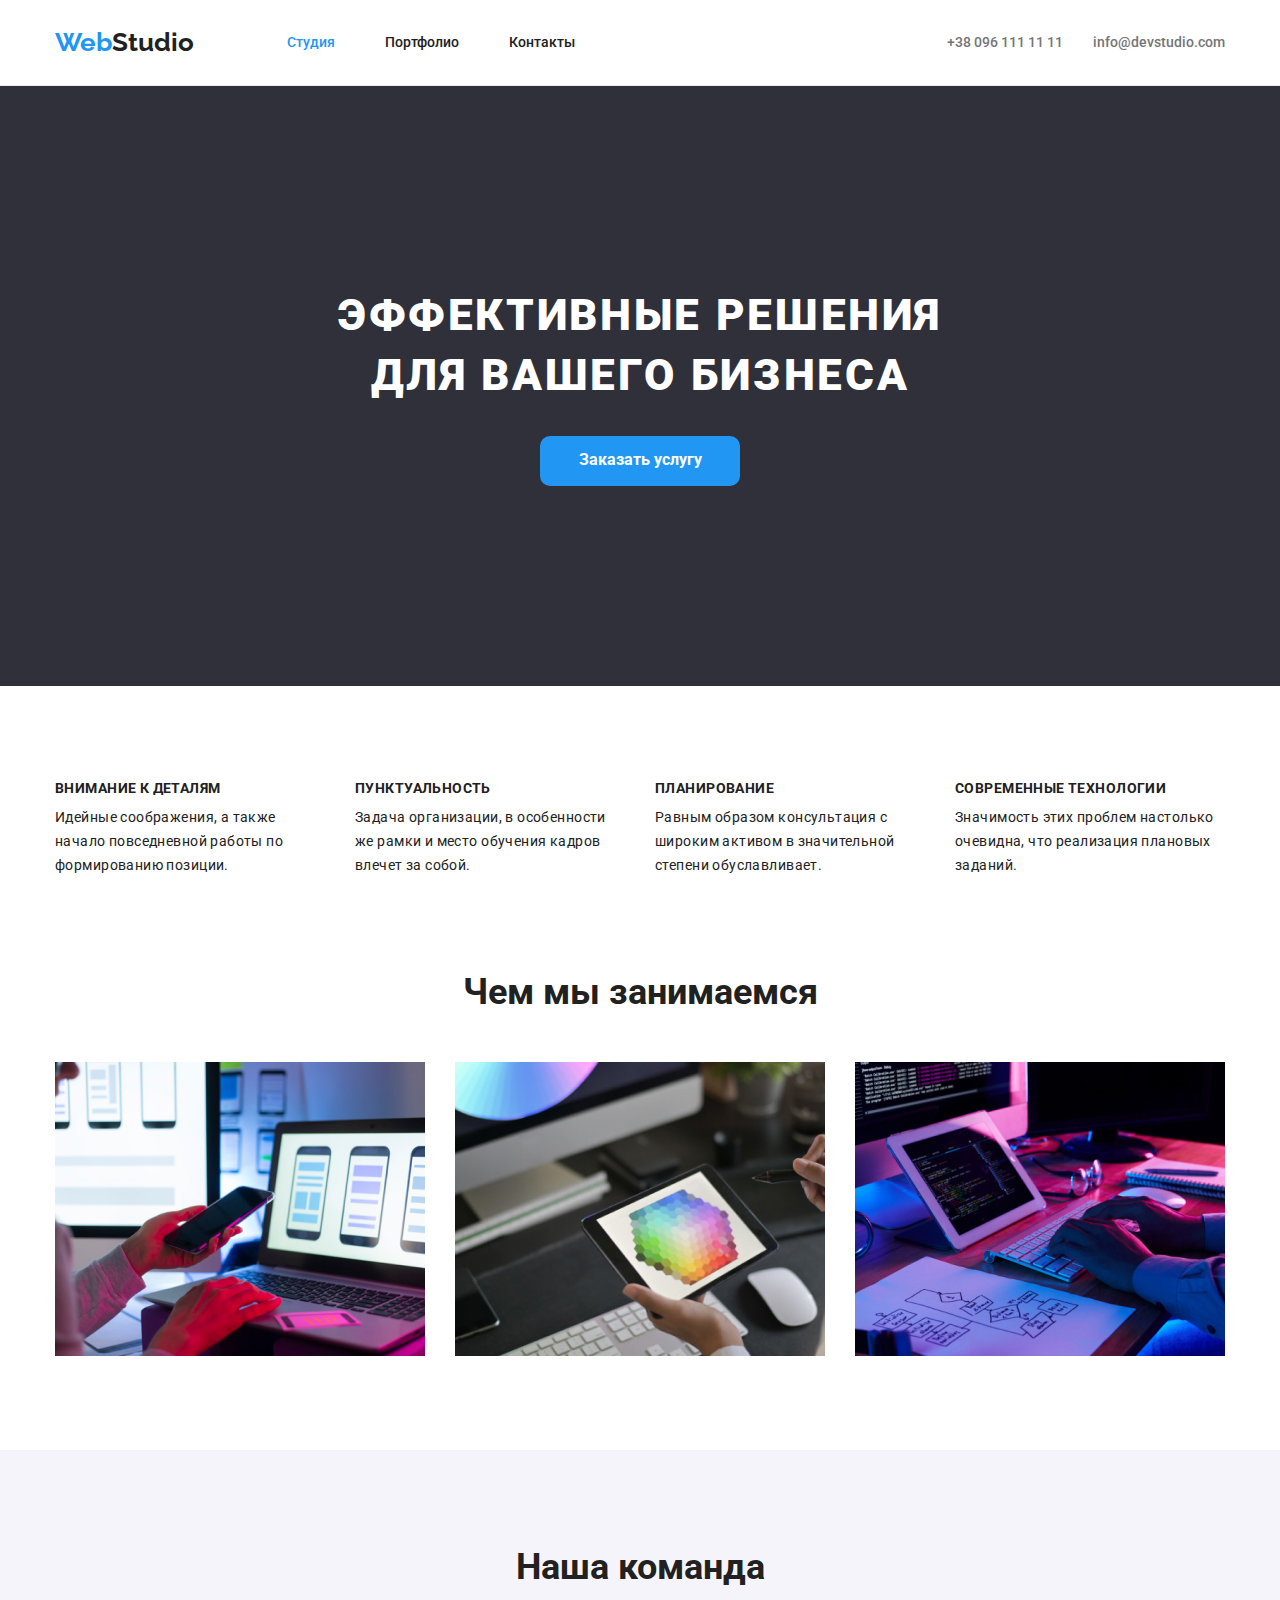
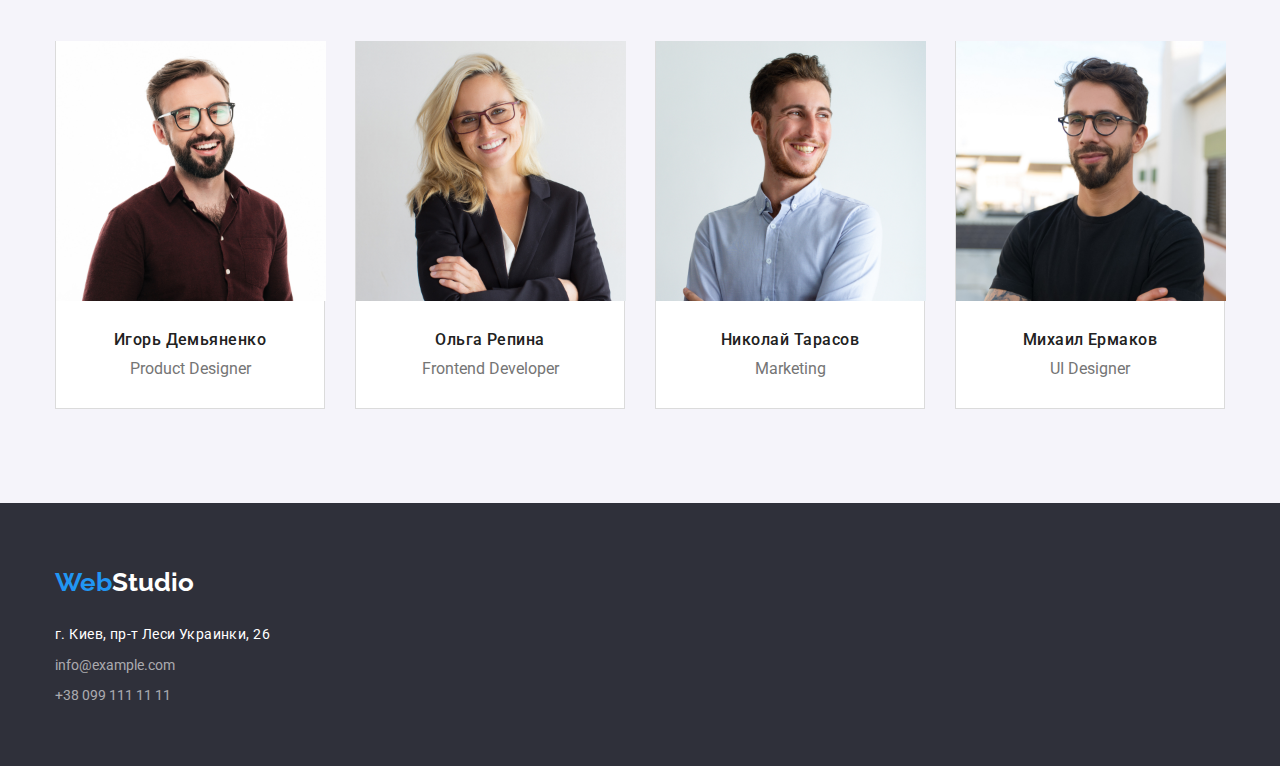
==== commit 4ed47e88: "исправил недочеты" ====
--- a/index.html
+++ b/index.html
@@ -24,16 +24,20 @@
             ><span class="web">Web</span>Studio</a
           >
           <ul class="list">
-            <li><a href="index.html" class="link1">Студия</a></li>
-            <li><a href="portfolio.html" class="link">Портфолио</a></li>
-            <li><a href="" class="link">Контакты</a></li>
+            <li class="list-item">
+              <a href="index.html" class="link1">Студия</a>
+            </li>
+            <li class="list-item">
+              <a href="portfolio.html" class="link">Портфолио</a>
+            </li>
+            <li class="list-item"><a href="" class="link">Контакты</a></li>
           </ul>
         </nav>
         <ul class="list-contacts">
-          <li>
+          <li class="contacts-item">
             <a href="tel:+380961111111" class="contacts">+38 096 111 11 11</a>
           </li>
-          <li>
+          <li class="contacts-item">
             <a href="mailto:info@devstudio.com" class="contacts"
               >info@devstudio.com</a
             >
@@ -45,9 +49,7 @@
       <!--hero-->
       <section class="hero">
         <div class="container container-flex-hero">
-          <h1 class="hero-text">
-            Эффективные решения <br />для вашего бизнеса
-          </h1>
+          <h1 class="hero-text">Эффективные решения для вашего бизнеса</h1>
 
           <button type="button" class="hero-button">Заказать услугу</button>
         </div>
@@ -150,10 +152,8 @@
           ><span class="web-basment">Web</span>Studio</a
         >
         <address class="letter">
+          <p class="street">г. Киев, пр-т Леси Украинки, 26</p>
           <ul class="list-basment">
-            <li>
-              <p class="street">г. Киев, пр-т Леси Украинки, 26</p>
-            </li>
             <li>
               <a href="mailto:info@example.com" class="contacts-basment"
                 >info@example.com</a
--- a/css/style.css
+++ b/css/style.css
@@ -11,6 +11,21 @@
   --bckgrclteam: rgba(245, 244, 250, 1);
   --bckgrclteamitem: rgba(255, 255, 255, 1);
   --headerline: rgba(236, 236, 236, 1);
+  /* grid setup */
+  --item: 1;
+  --indent: 30px;
+}
+/* сетка для колекции элементов */
+.grid {
+  display: flex;
+  margin-right: calc(-1 * var(--indent));
+  margin-bottom: calc(-1 * var(--indent));
+  flex-wrap: wrap;
+}
+.grid-item {
+  flex-basis: calc(100% / var(--item) - var(--indent));
+  margin-right: var(--indent);
+  margin-bottom: var(--indent);
 }
 
 body {
@@ -63,8 +78,9 @@
   font-size: 44px;
   line-height: 1.36;
   font-weight: 900;
-  padding-bottom: 30px;
+  margin-bottom: 30px;
   text-transform: uppercase;
+  letter-spacing: 0.06em;
 }
 .hero {
   background-color: var(--rockcolor);
@@ -155,6 +171,7 @@
 .basment {
   background-color: var(--rockcolor);
   padding-top: 60px;
+  padding-bottom: 60px;
 }
 .heading,
 .listedge-heading {
@@ -163,8 +180,7 @@
   text-transform: uppercase;
   letter-spacing: 0.03em;
   line-height: 1.17;
-  padding-right: 30px;
-  padding-bottom: 10px;
+  margin-bottom: 10px;
 }
 .paragraph
  {
@@ -229,6 +245,7 @@
   line-height: 24px;
   letter-spacing: 0.03em;
   font-weight: 400;
+  margin-bottom: 9px;
 }
 .position {
   font-weight: 400;
@@ -275,56 +292,59 @@
   display: flex;
   align-items: center ;
 }
-.link:not(last-child){
-    margin-right: 50px;
-}
-.link1
-{
-    margin-right: 50px;
-}
-.link,.link1>li
+.list-item:last-child{
+    margin-right: 0;
+}
+
+.list-item
 {
     display: block;
     padding-top: 32px;
     padding-bottom: 32px;
+    margin-right: 50px;
 }
 .list-contacts {
   display: flex;
   margin-left: auto;
   align-items: center;
 }
-.list-contacts>li:not(last-child){
+.contacts-item:not(:last-child){
     margin-right: 30px;
   }
 /*basement*/
 .letter {
     margin-top: 20px;
-    padding-bottom:60px;
-  }
-
-  .list-basment > li {
+  }
+
+  .list-basment > li:not(:first-child) {
     margin-top: 9px;
   }
 /*index*/ 
 /*листаге*/
-.listedge,
+
 .listbenefits {
   display: flex;
+  justify-content: space-between;
+}
+.listedge
+{
+  display: flex;
 }
 .listedge-list
 {
     width: 270px;
-    padding-right: 30px;
-}
-.listedge-list:last-child
-{
-    padding-right: 0;
+   
+}
+.listedge-list:not(:last-child)
+{
+    margin-right: 30px;
 }
 /*hero*/
 .container-flex-hero
 {
     box-sizing: border-box;
-   
+    max-width: 696px;
+    
 }
 .hero
 {
@@ -348,7 +368,7 @@
 
 /*тим*/
 .team-heading {
-  padding-bottom: 50px;
+  margin-bottom: 50px;
 }
 .list-team {
   display: flex;
@@ -361,6 +381,7 @@
   border-color: rgba(0, 0, 0, 0.14);
   border-width: 0px 1px 1px;
   background-color: var(--bckgrclteamitem);
+  width: 270px;
 }
 .list-of-team:last-child {
   margin-right: 0px;
@@ -374,8 +395,8 @@
 }
 .teamdiv
 {
-    margin-top: 30px;
-    margin-bottom: 10px;
+    padding-top: 30px;
+    padding-bottom: 30px;
 }
 /*portfolio*/
 
@@ -389,18 +410,23 @@
     justify-content: center;
     margin-bottom: 50px;
   }
-  .menu-button {
+  .menu-item {
     display: flex;
+    
+  }
+  .menu-item:not(:first-child)
+  {
     margin-left: 8px;
   }
-  
 .listprojects {
-  box-sizing: border-box;
-  display: flex;
-  flex-wrap: wrap;
-  gap: 30px;
-}
-
+
+  --item:3
+}
+ .listprojects>li:nth-child(3n+3)
+ {
+    margin-right: 0;
+    width: 370px;
+ }
 .imgproject {
   width: 100%;
   height: auto;
@@ -408,21 +434,20 @@
 .projects
 {
   display: flex;
-  padding-left: 24px;
+  padding-bottom: 4px;
 
 }
 .paragraph {
 display: flex;
-padding-left: 24px;
-padding-top: 4px;
 }
 .blank {
   padding-top: 20px;
   padding-left:11px;
   padding-bottom: 20px;
+  padding-right: 11px;
   border-style: solid;
   border-color: var(--colorofborders);
   border-width: 1px;
-  width: 370px;
+ 
   border-top: none;
 }
